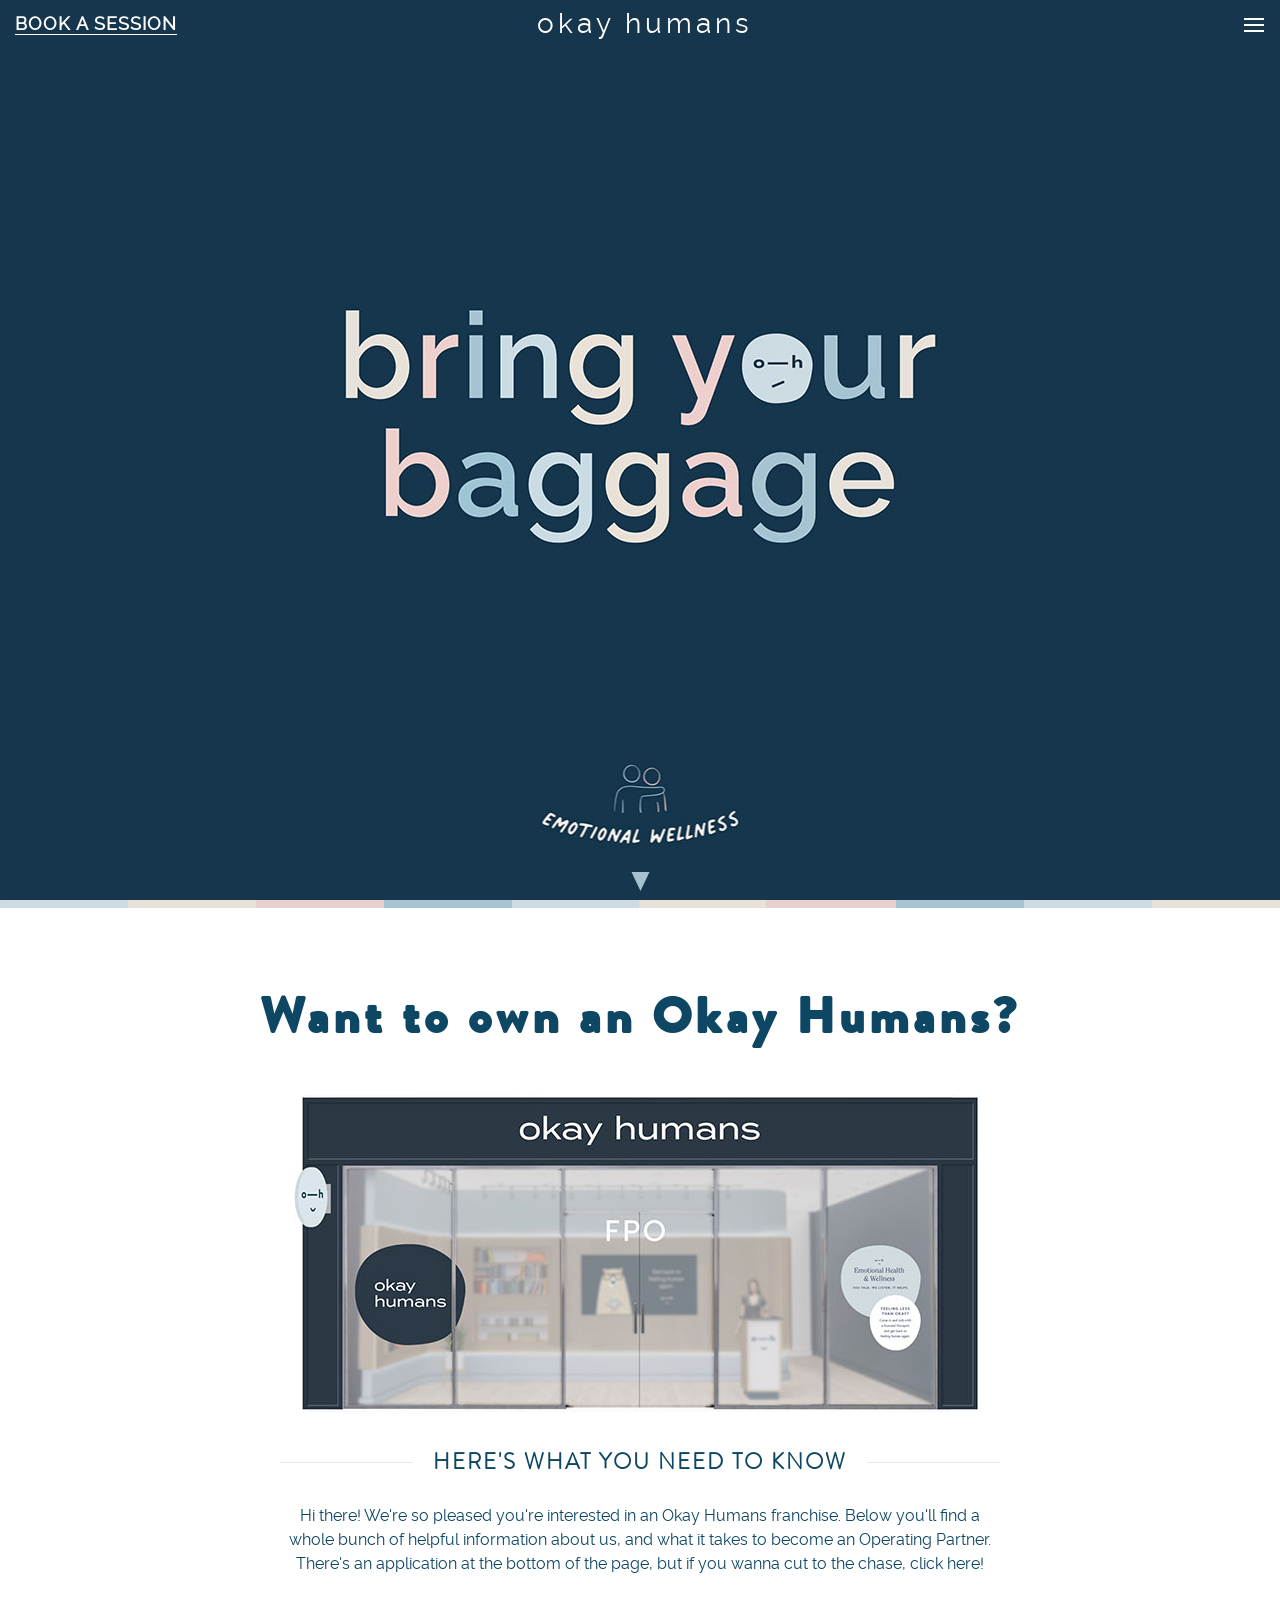
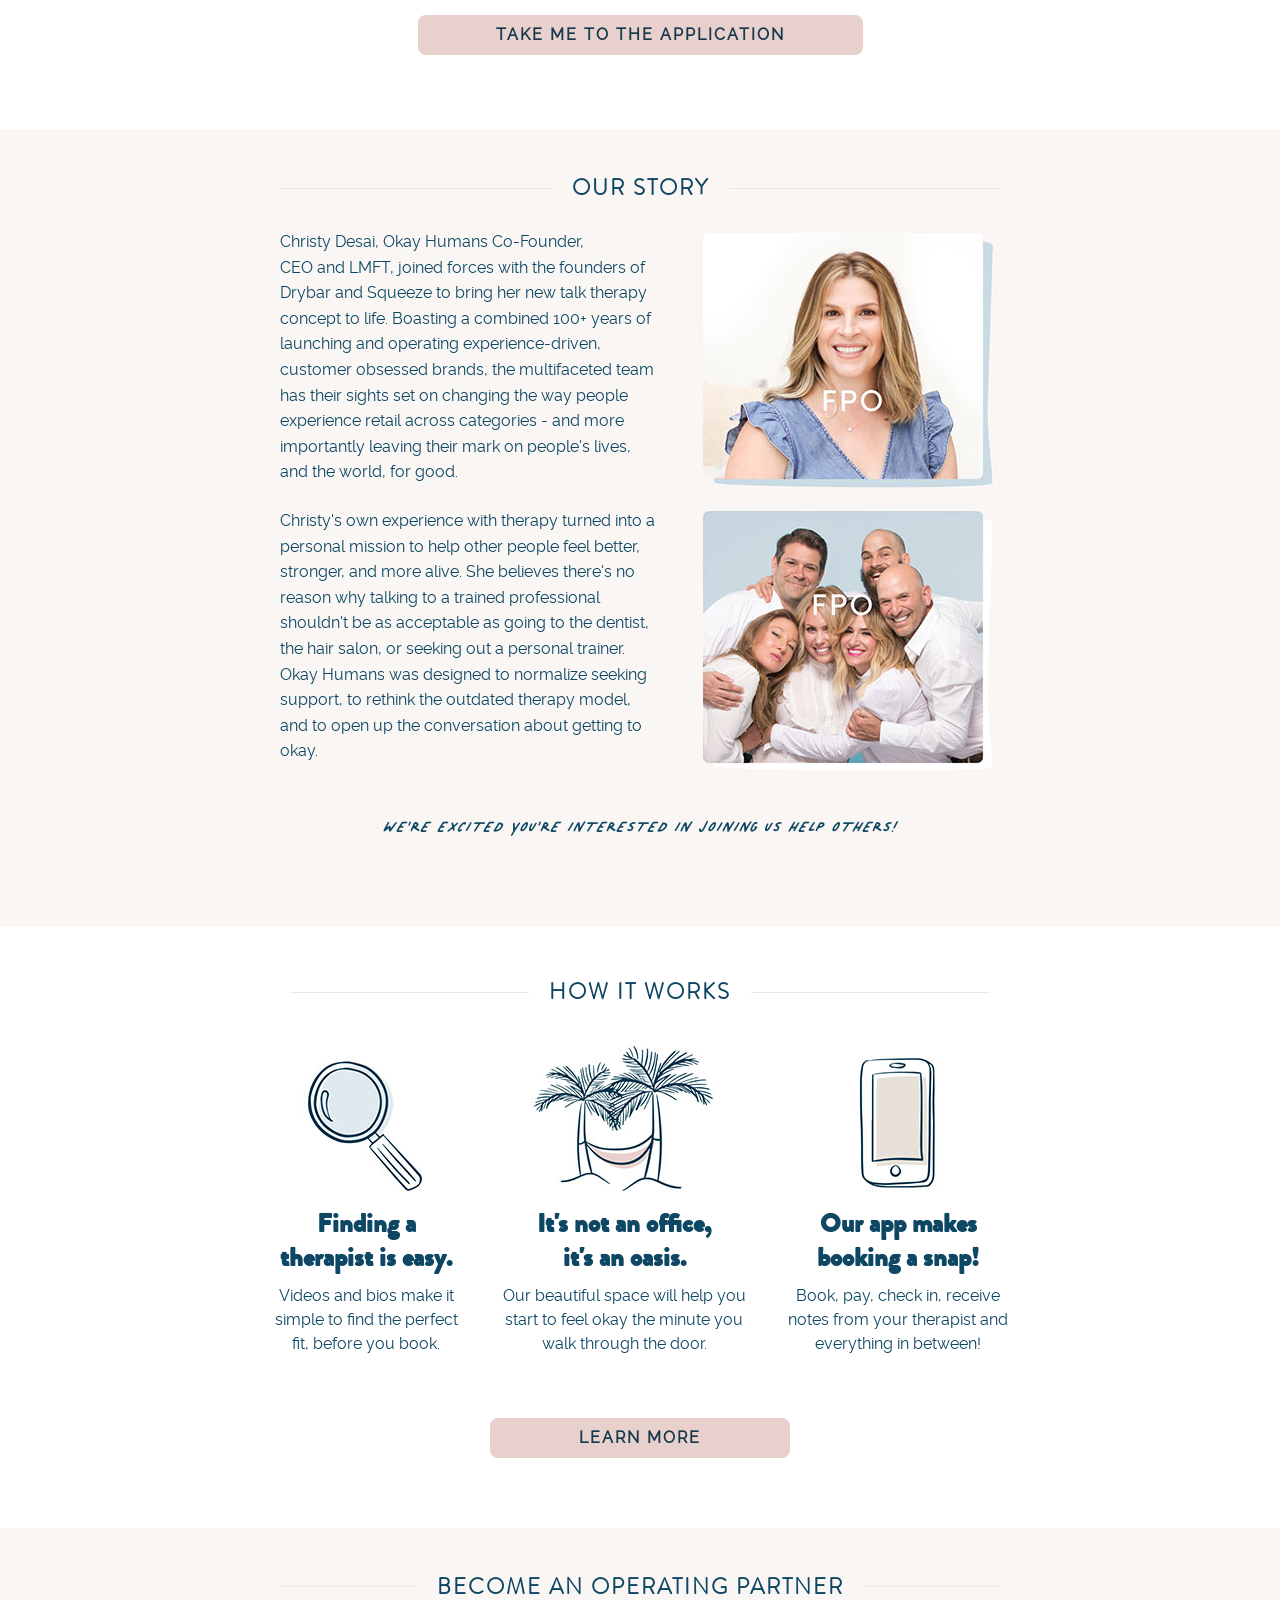
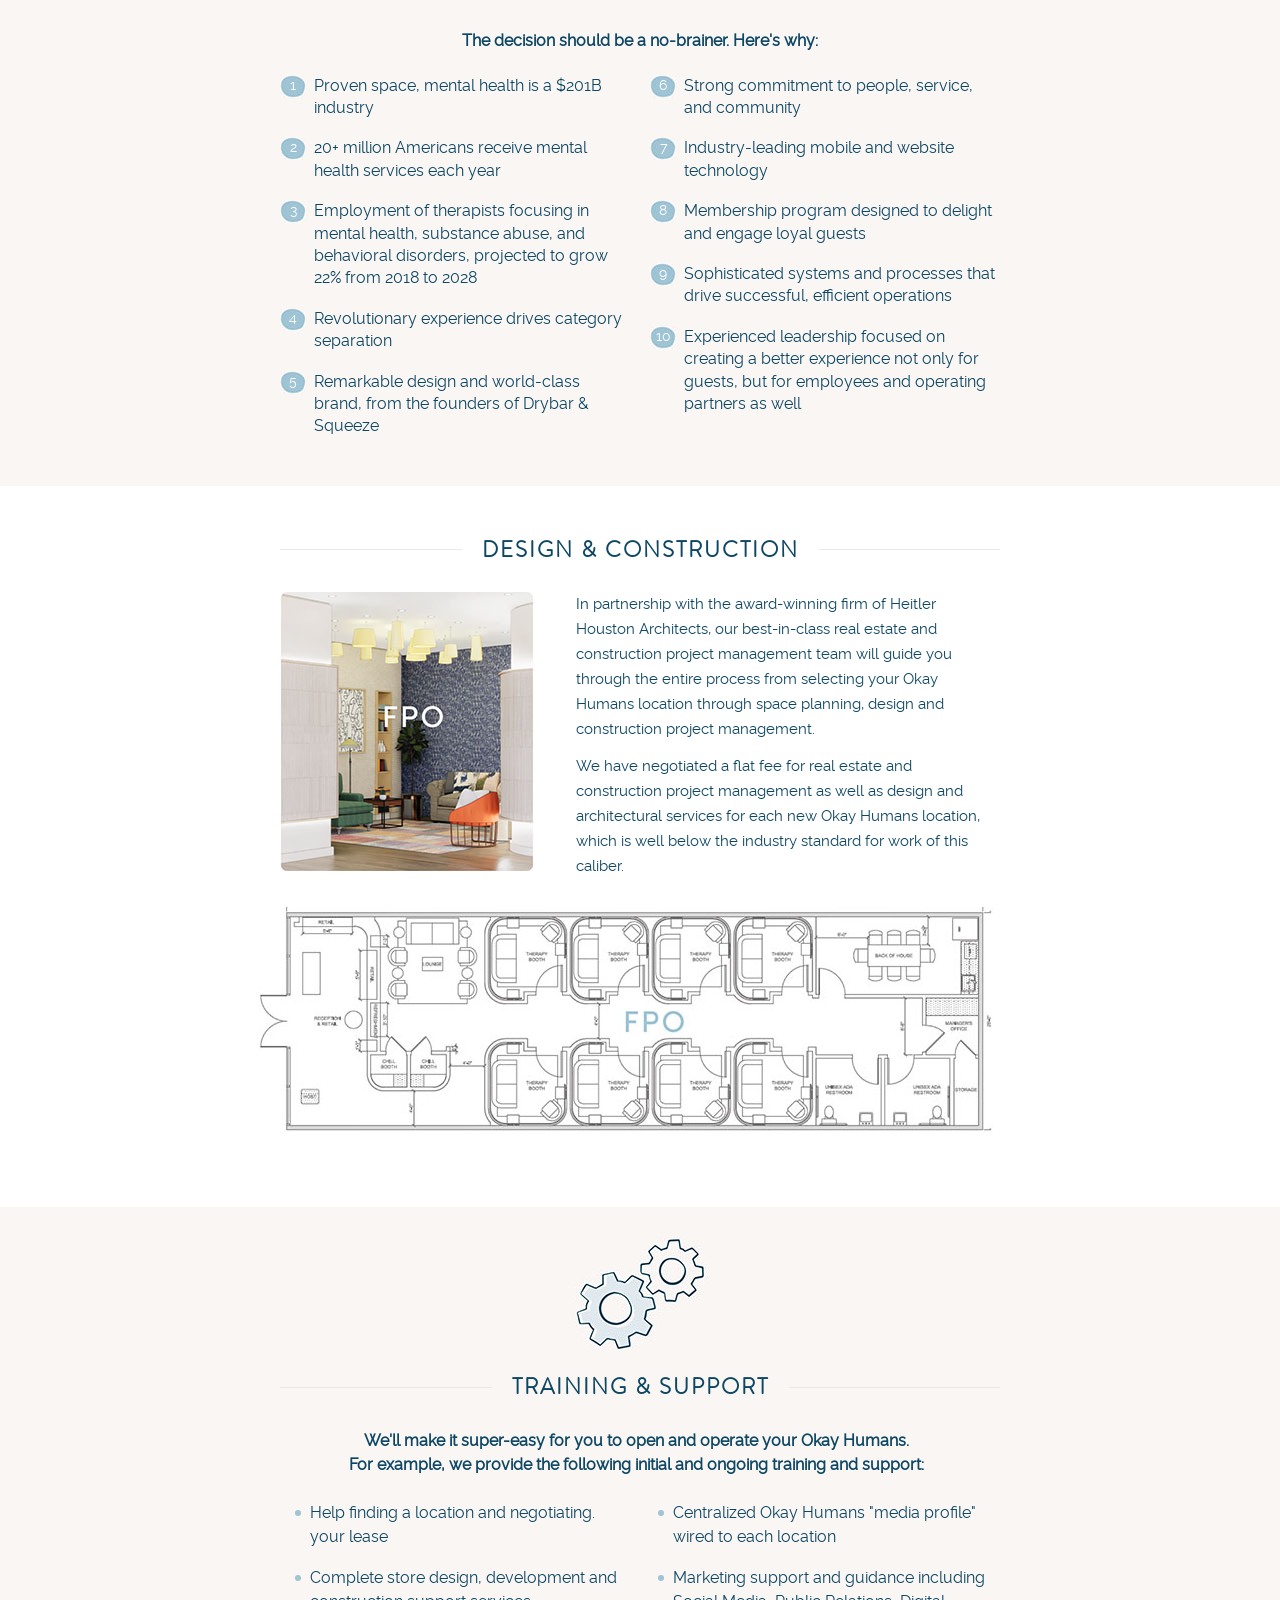
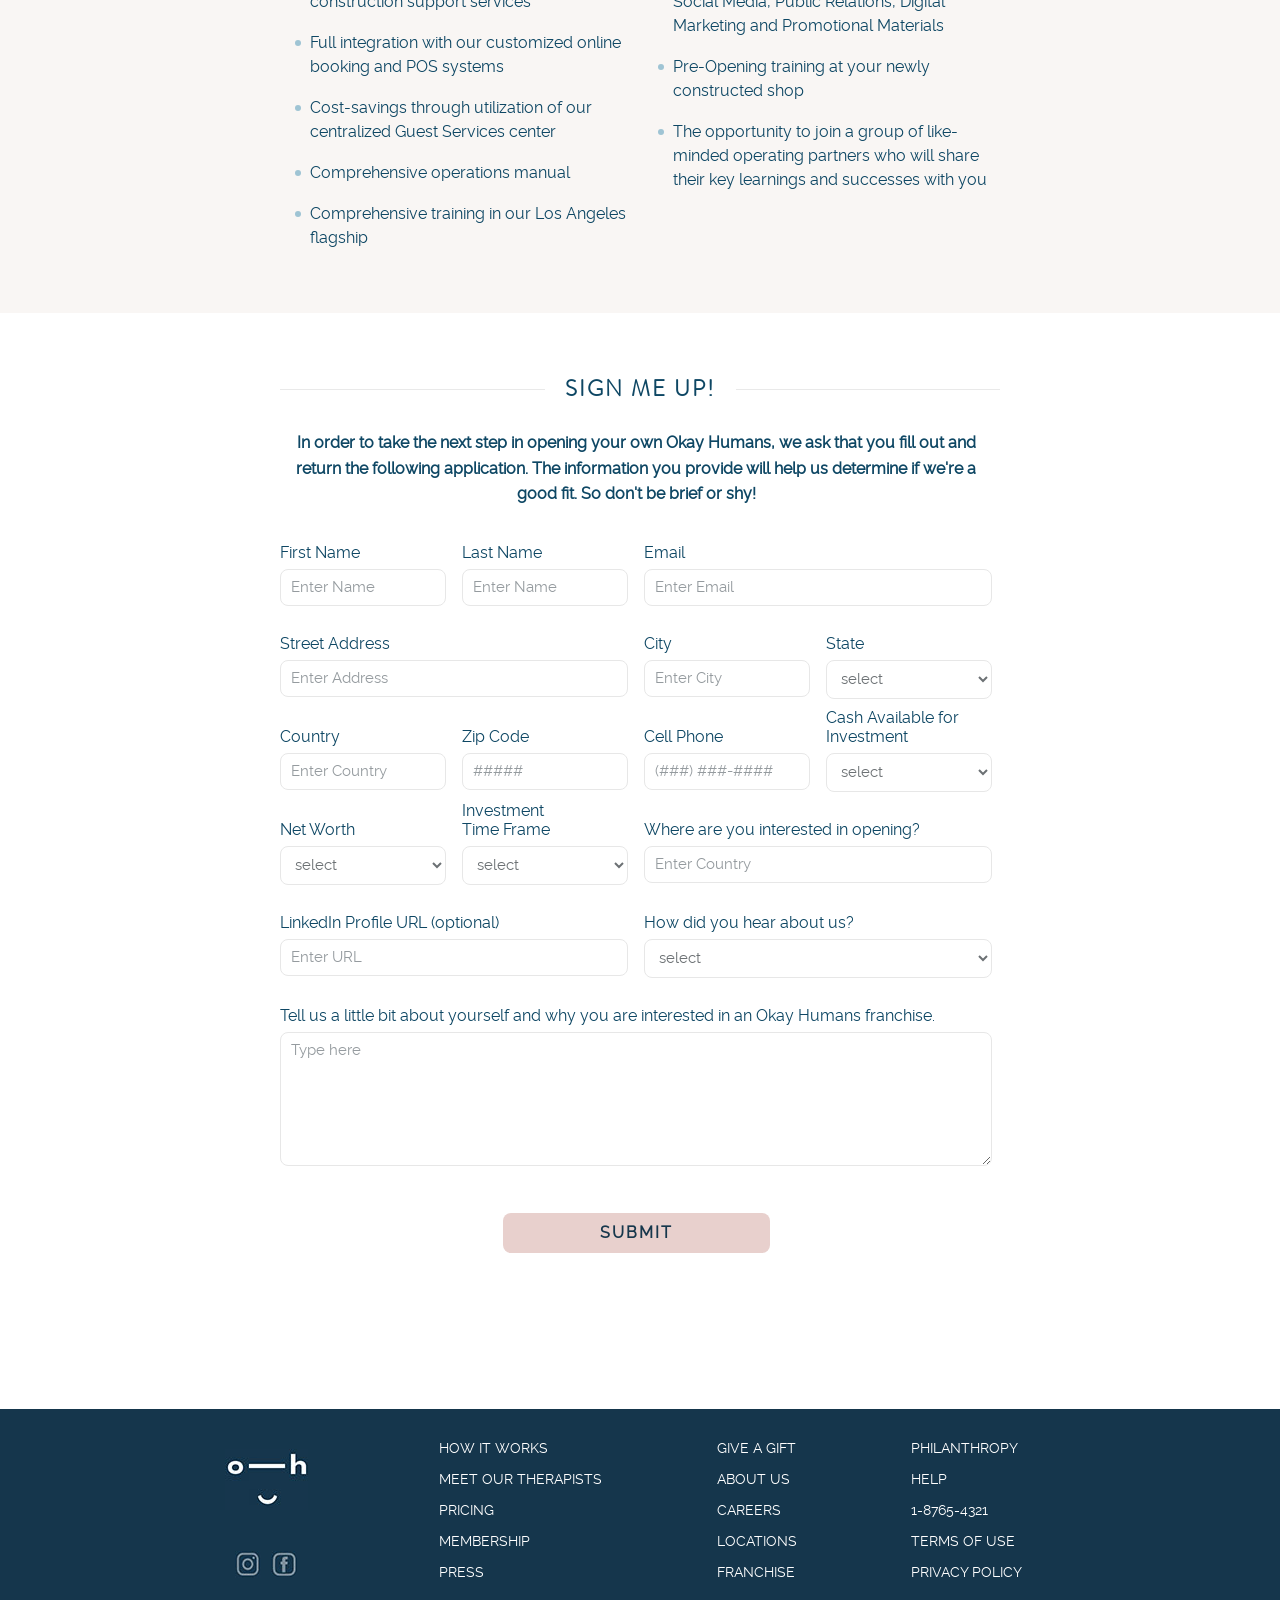
==== index.html @ 9f713593 "add # in menu link" ====
<!DOCTYPE html>
<html lang="en">

<head>
    <meta charset="UTF-8">
    <meta name="viewport" content="width=device-width, initial-scale=1.0">
    <title>Welcome to okay humans</title>
    <meta name="description"
        content="Hi there! We're so pleased you're interested in an Okay Humans franchise . BECOME AN OPERATING PARTNER, We'll make it super-easy for you to open and operate your Okay Humans.">
    <!-- Other head elements -->
    <link rel="stylesheet" href="assets/css/styles.css">
    <link rel="stylesheet" href="assets/fonts/stylesheet.css">
</head>

<body>
    <div class="wrapper">
        <header class="header">
            <div class="container">
                <strong class="logo"><a href="">Book a Session</a></strong>

                <div class="headerTitle">
                    okay humans
                </div>

                <button class="mbMenu" id="navigation-button" title="navigation button" aria-expanded="false"
                    aria-controls="navigation-menu"><span></span><span></span><span></span></button>


                <nav class="menu" id="navigation-menu" tabindex="0" aria-hidden="true">
                    <button class="btnClose" aria-label="Close menu"><span>Close</span></button>
                    <ul>
                        <li><a href="#">Home</a></li>
                        <li><a href="#">About Us </a></li>
                        <li><a href="#">Services</a></li>
                        <li><a href="#">Contact Us</a></li>
                    </ul>
                </nav>
            </div>
        </header>
        <div class="mainContainer">

            <!-- Banner Section -->
            <div class="bannerSection">
                <div class="bannerContent">
                    <img src="assets/images/banner1.jpg" alt="bring your baggage">
                </div>
                <a href="#wantOwnSection" class="bannerIcon scrollButton">
                    <img src="assets/images/bannerIcon.jpg" alt="">
                </a>
            </div>

            <!-- WantOwnSection Section -->
            <section class="sectionWrapper wantOwnSection" id="wantOwnSection">
                <div class="sectionContainer">
                    <h2 class="sectionTitle">Want to own an Okay Humans?</h2>
                    <div class="sectionContent">
                        <div class="imgWrapper">
                            <img src="assets/images/wantsImg.jpg" alt="">
                        </div>
                        <h3 class="line-through"><span>HERE'S WHAT YOU NEED TO KNOW</span></h3>
                        <p>Hi there! We're so pleased you're interested in an Okay Humans franchise. Below you'll find a
                            whole bunch of helpful information about us, and what it takes to become an Operating
                            Partner.
                            There's an application at the bottom of the page, but if you wanna cut to the chase, click
                            here!
                        </p>

                        <a href="#" class="button">
                            TAKE ME TO THE APPLICATION
                        </a>
                    </div>
                </div>
            </section>

            <section class="sectionWrapper storySection OffWhiteBG">
                <div class="sectionContainer">
                    <h2 class="sectionTitle line-through"><span>OUR STORY</span></h2>
                    <div class="sectionContent">
                        <div class="storyItem">
                            <div class="itemContent">
                                <p>Christy Desai, Okay Humans Co-Founder, <br>
                                    CEO and LMFT, joined forces with the founders of Drybar and Squeeze to bring her new
                                    talk therapy concept to life. Boasting a combined 100+ years of launching and
                                    operating
                                    experience-driven, customer obsessed brands, the multifaceted team has their sights
                                    set
                                    on changing the way people experience retail across categories - and more
                                    importantly
                                    leaving their mark on people's lives, and the world, for good.</p>
                            </div>
                            <div class="itemImg">
                                <img src="assets/images/storyImg1.jpg" alt="">
                            </div>
                        </div>
                        <div class="storyItem">
                            <div class="itemContent">
                                <p>Christy's own experience with therapy turned into a personal mission to help other
                                    people feel better, stronger, and more alive. She believes there's no reason why
                                    talking
                                    to a trained professional shouldn't be as acceptable as going to the dentist, the
                                    hair
                                    salon, or seeking out a personal trainer. Okay Humans was designed to normalize
                                    seeking
                                    support, to rethink the outdated therapy model, and to open up the conversation
                                    about
                                    getting to okay.</p>
                            </div>
                            <div class="itemImg">
                                <img src="assets/images/storyImg2.jpg" alt="">
                            </div>
                        </div>

                        <div class="bottomLine">
                            <em>WE'RE EXCITED YOU'RE INTERESTED IN JOINING US HELP OTHERS!</em>
                        </div>
                    </div>
                </div>
            </section>


            <section class="sectionWrapper howItWorksSection">
                <div class="sectionContainer w-800">
                    <h2 class="sectionTitle line-through"><span>HOW IT WORKS</span></h2>
                    <div class="sectionContent">
                        <div class="itemsContainer">
                            <div class="worksItem">
                                <div class="imgWrapper">
                                    <img src="assets/images/therapistImg.jpg" alt="">
                                </div>
                                <h4>Finding a <br>therapist is easy.</h4>
                                <p>Videos and bios make it simple to find the perfect fit, before you book.</p>
                            </div>
                            <div class="worksItem">
                                <div class="imgWrapper">
                                    <img src="assets/images/oasisImg.jpg" alt="">
                                </div>
                                <h4>It's not an office, <br>it's an oasis.</h4>
                                <p>Our beautiful space will help you start to feel okay the minute you walk through the
                                    door.</p>
                            </div>
                            <div class="worksItem">
                                <div class="imgWrapper">
                                    <img src="assets/images/snapImg.jpg" alt="">
                                </div>
                                <h4>Our app makes <br>booking a snap!</h4>
                                <p>Book, pay, check in, receive notes from your therapist and everything in between!</p>
                            </div>
                        </div>

                        <div class="alginCenter">
                            <a href="#" class="button">
                                LEARN MORE
                            </a>
                        </div>
                    </div>
                </div>
            </section>


            <section class="sectionWrapper partnerSection OffWhiteBG">
                <div class="sectionContainer">
                    <h2 class="sectionTitle line-through"><span>BECOME AN OPERATING PARTNER</span></h2>
                    <div class="sectionContent">
                        <div class="subTitle">The decision should be a no-brainer. Here's why:</div>
                        <div class="worksListWrapper">
                            <ul class="worksList">
                                <li><span class="listStyle">1</span> Proven space, mental health is a $201B industry
                                </li>
                                <li><span class="listStyle">2</span> 20+ million Americans receive mental health
                                    services each year</li>
                                <li><span class="listStyle">3</span> Employment of therapists focusing in mental health,
                                    substance abuse, and behavioral
                                    disorders, projected to grow 22% from 2018 to 2028</li>
                                <li><span class="listStyle">4</span> Revolutionary experience drives category separation
                                </li>
                                <li><span class="listStyle">5</span> Remarkable design and world-class brand, from the
                                    founders of Drybar & Squeeze</li>
                            </ul>
                            <ul class="worksList">
                                <li><span class="listStyle">6</span>Strong commitment to people, service, and community
                                </li>
                                <li><span class="listStyle">7</span>Industry-leading mobile and website technology</li>
                                <li><span class="listStyle">8</span>Membership program designed to delight and engage
                                    loyal guests</li>
                                <li><span class="listStyle">9</span>Sophisticated systems and processes that drive
                                    successful, efficient operations</li>
                                <li><span class="listStyle">10</span>Experienced leadership focused on creating a better
                                    experience not only for guests,
                                    but for employees and operating partners as well</li>
                            </ul>
                        </div>
                    </div>
                </div>
            </section>

            <section class="sectionWrapper designsSection">
                <div class="sectionContainer">
                    <h2 class="sectionTitle line-through"><span>DESIGN & CONSTRUCTION</span></h2>
                    <div class="sectionContent">
                        <div class="twoCols">
                            <div class="imgWrapper">
                                <img src="assets/images/designImg.jpg" alt="">
                            </div>
                            <div class="contentWrapper">
                                <p>In partnership with the award-winning firm of Heitler Houston Architects, our
                                    best-in-class real estate and construction project management team will guide you
                                    through the entire process from selecting your Okay Humans location through space
                                    planning, design and construction project management. </p>
                                <p>
                                    We have negotiated a flat fee for real estate and construction project management as
                                    well as design and architectural
                                    services for each new Okay Humans location, which is well below the industry
                                    standard for work of this caliber.</p>
                            </div>
                        </div>
                        <div class="imgMap">
                            <img src="assets/images/designImg2.jpg" alt="">
                        </div>
                    </div>
                </div>
            </section>

            <section class="sectionWrapper trainingSection OffWhiteBG">
                <div class="sectionContainer">
                    <div class="trainningImg">
                        <img src="assets/images/trainningImg.jpg" alt="">
                    </div>
                    <h2 class="sectionTitle line-through line-through"><span>TRAINING & SUPPORT</span></h2>
                    <div class="sectionContent">
                        <div class="subTitle">We'll make it super-easy for you to open and operate your Okay Humans.<br>
                            For example, we provide the following initial and ongoing training and support:</div>
                        <div class="trainingListWrapper">
                            <ul class="trainingList">
                                <li>Help finding a location and negotiating. your lease</li>
                                <li>Complete store design, development and construction support services</li>
                                <li>Full integration with our customized online booking and POS systems</li>
                                <li>Cost-savings through utilization of our centralized Guest Services center</li>
                                <li>Comprehensive operations manual</li>
                                <li>Comprehensive training in our Los Angeles flagship</li>
                            </ul>
                            <ul class="trainingList">
                                <li>Centralized Okay Humans "media profile" wired to each location</li>
                                <li>Marketing support and guidance including Social Media, Public Relations, Digital
                                    Marketing and Promotional Materials</li>
                                <li>Pre-Opening training at your newly constructed shop</li>
                                <li>The opportunity to join a group of like-minded operating partners who will share
                                    their key learnings and successes with you</li>
                            </ul>
                        </div>
                    </div>
                </div>
            </section>

            <section class="sectionWrapper signUpSection">
                <div class="sectionContainer">
                    <h2 class="sectionTitle line-through"><span>SIGN ME UP!</span></h2>

                    <div class="sectionContent">
                        <div class="subTitle">
                            <p>In order to take the next step in opening your own Okay Humans, we ask that
                                you fill out and return the following application. The information you provide will help
                                us
                                determine if we're a good fit. So don't be brief or shy!</p>
                        </div>

                        <div class="formWrapper">
                            <div class="formRow">
                                <div class="formColl twoColl">
                                    <div class="innerColl">
                                        <label for="first-name">First Name</label>
                                        <input id="first-name" type="text" placeholder="Enter Name">
                                    </div>
                                    <div class="innerColl">
                                        <label for="last-name">Last Name</label>
                                        <input id="last-name" type="text" placeholder="Enter Name">
                                    </div>
                                </div>

                                <div class="formColl">
                                    <label for="email">Email</label>
                                    <input id="email" type="email" placeholder="Enter Email">
                                </div>
                            </div>

                            <div class="formRow">
                                <div class="formColl">
                                    <label for="address">Street Address</label>
                                    <input id="address" type="text" placeholder="Enter Address">
                                </div>

                                <div class="formColl twoColl">
                                    <div class="innerColl">
                                        <label for="city">City</label>
                                        <input id="city" type="text" placeholder="Enter City">
                                    </div>
                                    <div class="innerColl">
                                        <label for="state">State</label>
                                        <select name="state" id="state">
                                            <option value="">select</option>
                                            <option value="">select 1</option>
                                            <option value="">select 2</option>
                                            <option value="">select 3</option>
                                        </select>
                                    </div>
                                </div>
                            </div>

                            <div class="formRow">
                                <div class="formColl twoColl">
                                    <div class="innerColl">
                                        <label for="country">Country</label>
                                        <input id="country" type="text" placeholder="Enter Country">
                                    </div>
                                    <div class="innerColl">
                                        <label for="zip">Zip Code</label>
                                        <input id="zip" type="text" placeholder="#####">
                                    </div>
                                </div>

                                <div class="formColl twoColl">
                                    <div class="innerColl">
                                        <label for="phone">Cell Phone</label>
                                        <input id="phone" type="text" placeholder="(###) ###-####">
                                    </div>
                                    <div class="innerColl">
                                        <label for="cash-investment">Cash Available for Investment</label>
                                        <select name="cash-investment" id="cash-investment">
                                            <option value="">select</option>
                                            <option value="">select 1</option>
                                            <option value="">select 2</option>
                                            <option value="">select 3</option>
                                        </select>
                                    </div>
                                </div>
                            </div>

                            <div class="formRow">
                                <div class="formColl twoColl">
                                    <div class="innerColl">
                                        <label for="net-worth">Net Worth</label>
                                        <select name="net-worth" id="net-worth">
                                            <option value="">select</option>
                                            <option value="">select 1</option>
                                            <option value="">select 2</option>
                                            <option value="">select 3</option>
                                        </select>
                                    </div>
                                    <div class="innerColl">
                                        <label for="investment-time">Investment <br>Time Frame</label>
                                        <select name="investment-time" id="investment-time">
                                            <option value="">select</option>
                                            <option value="">select 1</option>
                                            <option value="">select 2</option>
                                            <option value="">select 3</option>
                                        </select>
                                    </div>
                                </div>

                                <div class="formColl">
                                    <div>
                                        <label for="interestedCountry">Where are you interested in opening?</label>
                                        <input id="interestedCountry" type="text" placeholder="Enter Country">
                                    </div>
                                </div>
                            </div>

                            <div class="formRow">
                                <div class="formColl">
                                    <div>
                                        <label for="linkedIn">LinkedIn Profile URL (optional)</label>
                                        <input id="linkedIn" type="text" placeholder="Enter URL">
                                    </div>
                                </div>
                                <div class="formColl">
                                    <label for="how-you-know">How did you hear about us?</label>
                                    <select name="how-you-know" id="how-you-know">
                                        <option value="">select</option>
                                        <option value="">select 1</option>
                                        <option value="">select 2</option>
                                        <option value="">select 3</option>
                                    </select>
                                </div>
                            </div>

                            <div class="formRow">
                                <div class="formColl">
                                    <div>
                                        <label for="about-you">Tell us a little bit about yourself and why you are
                                            interested in
                                            an Okay Humans franchise.</label>
                                        <textarea name="about-you" id="about-you" placeholder="Type here"></textarea>
                                    </div>
                                </div>
                            </div>

                            <div class="formRow buttonWrapper">
                                <button class="button">
                                    Submit
                                </button>
                            </div>

                        </div>
                    </div>
                </div>
            </section>

        </div>

        <footer class="footerMain">
            <div class="container">
                <div class="footerCol">
                    <div class="logoImgWrapper">
                        <img src="assets/images/footerLogo.jpg" alt="">
                    </div>
                    <div class="socilLinks">
                        <a href="">
                            <img src="assets/images/instaImg.jpg" alt="">
                        </a>
                        <a href="">
                            <img src="assets/images/facebookImg.jpg" alt="">
                        </a>
                    </div>
                </div>
                <div class="footerCol">
                    <ul>
                        <li><a href="">HOW IT WORKS</a></li>
                        <li><a href="">MEET OUR THERAPISTS </a></li>
                        <li><a href="">PRICING</a></li>
                        <li><a href="">MEMBERSHIP</a></li>
                        <li><a href="">PRESS</a></li>
                    </ul>
                </div>
                <div class="footerCol">
                    <ul>
                        <li><a href="">GIVE A GIFT</a></li>
                        <li><a href="">ABOUT US</a></li>
                        <li><a href="">CAREERS</a></li>
                        <li><a href="">LOCATIONS</a></li>
                        <li><a href="">FRANCHISE</a></li>
                    </ul>
                </div>
                <div class="footerCol">
                    <ul>
                        <li><a href="">PHILANTHROPY</a></li>
                        <li><a href="">HELP</a></li>
                        <li><a href="">1-8765-4321</a></li>
                        <li><a href="">TERMS OF USE</a></li>
                        <li><a href="">PRIVACY POLICY</a></li>
                    </ul>
                </div>
            </div>
        </footer>
    </div>

    <script src="https://code.jquery.com/jquery-3.6.0.min.js"></script>
    <script src="assets/js/main.js"></script>
</body>

</html>
---- assets/css/styles.css ----
/* reset */
html {
    font-size: 6.25%;
}

* {
    margin: 0;
    padding: 0;
    box-sizing: border-box;
}

li {
    list-style: none;
}

img {
    max-width: 100%;
    display: inline-block;
}

a {
    text-decoration: none;
    color: #003b5a;
}

/* global Classes */

.alginCenter {
    text-align: center;
}

.line-through {
    position: relative;
}

.line-through span {
    position: relative;
    background-color: white;
    display: inline-block;
    padding: 0 20px;
}

.line-through::before {
    content: "";
    background-color: #e9e9e9;
    position: absolute;
    top: 50%;
    left: 0;
    width: 100%;
    height: 1px;
}

button {
    background: none;
    border: 0 none;
    cursor: pointer;
}

.button {
    cursor: pointer;
    background-color: #e8d0cd;
    font-family: 'ralewayregular';
    color: #16374c;
    font-weight: bold;
    font-size: 16px;
    line-height: 1;
    letter-spacing: 2rem;
    padding: 12rem 30rem;
    border-radius: 8rem;
    display: inline-block;
    text-align: center;
    text-transform: uppercase;
    transition: all 0.5s ease;
}

.button:hover {
    background-color: #15364c;
    color: white;
}

body {
    font: 500 16rem/1.5 'ralewayregular';
    color: #0e4764;
}

/* default section structure start */

.sectionWrapper{padding: 48px 0 70px;}
.sectionWrapper .sectionContainer{padding: 0 30px; max-width:780px; margin: 0 auto;}
.sectionWrapper .sectionContainer.w-800{max-width: 800px; }

.sectionWrapper.OffWhiteBG{background-color:#f9f6f4}
.sectionWrapper.OffWhiteBG .sectionTitle span{background-color:#f9f6f4}
.sectionWrapper .sectionTitle{
    text-align: center;
    font-size: 22rem;
    letter-spacing: 2px;
    font-family: 'brandon_grotesquelight';
    margin-bottom: 26rem;
}
.sectionWrapper .sectionTitle span{background-color: white}

.sectionWrapper .sectionTitle span{background-color: white}


/* default section structure end */

.wrapper {
    overflow: hidden;
}

.container {
    max-width:1300px; padding: 0 15px;
    margin: 0 auto;
}

/* header start */

.header {
    color: white;
    padding: 8px 0;
    position: fixed;
    transition: padding 0.5s ease;
    left: 0;
    top: -1px;
    width: 100%;
    z-index: 9;
    background: #15364c;
}

.header .container {
    display: flex;
    align-items: center;
}

.header .logo a {
    color: white;
    font-size: 18px;
    border-bottom: solid 1px white;
    text-decoration: none;
    display: block;
    line-height: 1;
    letter-spacing: 1px;
    text-transform: uppercase;
}

.header .headerTitle {
    display: flex;
    flex: 1;
    color: white;
    justify-content: center;
    font-size: 28rem;
    line-height: 1;
    letter-spacing: 4px;
    
}

.mbMenu {
    border: solid 1px #15364c;
    border-radius: 3px;
    padding: 8px 0;
    width: 22px;
    height: 36px;
}

.mbMenu span {
    display: block;
    height: 2px;
    background-color: white;
}

.mbMenu span:nth-child(2) {
    margin: 4px 0;
}

.menu {
    position: fixed;
    width: 100%;
    height: 100%;
    top: 0;
    left: -100%;
    transition: left 0.2s ease;
    background-color: #f9f6f4;
}

.menu.active {
    left: 0;
}

.menu ul {
    display: block;
    padding: 60rem;
    margin-right: 0;
    width: 100%
}

.menu ul li {
    font-size: 28rem;
    margin-bottom: 10rem;
    font-family: 'brandon_grotesqueblack';
    text-transform: uppercase;
}

.btnClose {
    border: 0;
    background-color: #e8d0cd;
    border-radius: 6px;
    padding: 6px 12px;
    position: absolute;
    font-size: 14px;
    right: 14px;
    top: 14px
}

.btnClose:hover {
    background-color: #16374c;
    color: #ffffff;
}

/* header close */

/* banner start */
.bannerSection {
    background-color: #15364c;
    min-height: 100vh;
    padding-bottom: 41rem;
    display: flex;
    align-items: center;
    justify-content: center;
    position: relative;
}

.bannerSection::after {
    content: "";
    position: absolute;
    height: 8rem;
    width: 100%;
    left: 0;
    bottom: -8rem;
    background: url(../images/banner-bottomline.jpg) left top repeat-y;
    background-size: 100%;
}

.bannerSection .bannerContent{padding: 0 20px;}

.bannerSection .bannerIcon {
    position: absolute;
    bottom: 0;
    left: 50%;
    transform: translateX(-50%);
    padding-bottom: 45rem;
}

.bannerSection .bannerIcon::after {
    content: "";
    position: absolute;
    height: 0;
    width: 0;
    left: 50%;
    transform: translateX(-50%);
    bottom: -10px;
    border-style: solid;
    border-width: 19rem 9rem;
    border-color: transparent;
    border-top-color: #a5c2d0;
    animation: jumpInfinite 1.5s infinite;
}

@keyframes jumpInfinite {
    0% {
      margin-bottom: 20px;
    }
    50% {
      margin-bottom: 0;
    }
    100% {
      margin-bottom: 20px;
    }
  }

/* banner end */

/* wantOwnSection start */
.wantOwnSection {
    padding: 80px 0 74px;
}

.wantOwnSection .sectionTitle {
    font-size: 50rem;
    letter-spacing: 5px;
    font-family: 'brandon_grotesqueblack';
    margin-bottom: 42rem;
    line-height: 1.2;
}

.wantOwnSection .sectionContent {
    text-align: center;
}

.wantOwnSection .imgWrapper {
    margin-bottom: 26px;
}

.wantOwnSection h3 {
    position: relative;
    font-size: 22rem;
    letter-spacing: 2px;
    font-family: 'brandon_grotesquelight';
    margin-bottom: 26rem;
}

.wantOwnSection p {
    margin-bottom: 39rem;
}

.wantOwnSection .button {
    width: 100%;
    max-width: 445px;
}

/* wantOwnSection end */

/* storySection start */
.storySection {
    padding: 42px 0 78px;
    text-align: center;
}

.storyItem .itemContent {
    line-height: 1.6;
    margin-bottom: 20rem;
}

.storyItem .itemImg {
    width: 300rem;
    margin: 0 auto 40rem;;
}

.storySection .bottomLine {
    text-align: center;
    padding-top: 13rem;
    font-family: 'palmer_lake_printregular';
    font-size: 30rem;
    letter-spacing: 1rem;
    line-height: 1;
}

/* storySection end */

/* howItWorksSection start */
.howItWorksSection {
    padding: 48px 0 70px;
    text-align: center;
}

.howItWorksSection .itemsContainer{ max-width: 320px; margin: 0 auto;}

.howItWorksSection .sectionTitle {
    margin:0 20px 32rem;
}

.howItWorksSection .sectionContent {
    max-width: 800px;
}

.howItWorksSection .worksItem {
    margin-bottom: 20rem;
}

.howItWorksSection .imgWrapper {
    margin-bottom: 5rem;
}

.howItWorksSection h4 {
    font-family: 'brandon_grotesqueblack';
    font-size: 26rem;
    line-height: 1.3;
    margin-bottom: 8rem;
}

.howItWorksSection .button {
    width: 100%;
    max-width: 300px;
}

/* howItWorksSection end */

/* partnerSection start */
.partnerSection {
    padding: 42px 0 30px;
}

.subTitle {
    font-weight: bold;
    text-align: center;
    margin-bottom: 22rem;
}

.worksList li {
    margin-bottom: 18rem;
    line-height: 1.4;
    padding-left: 34rem;
    position: relative;
}

.worksList li .listStyle {
    position: absolute;
    left: 0;
    top: 0;
    width: 26px;
    height: 23px;
    line-height: 23px;
    background: url(../images/listStyle.jpg) no-repeat;
    display: flex;
    align-items: center;
    justify-content: center;
    color: white;
    font-size: 14rem;
}

/* partnerSection end */

/* designsSection start */
.designsSection {
    padding: 47px 0 66px;
}

.designsSection .sectionTitle span {
    background-color: white;
}

.designsSection .imgWrapper {
    max-width: 254rem;
    margin: 0 auto 20rem;
}

.designsSection .contentWrapper {
    flex: 1;
    text-align: center;
    padding: 0 50rem;
}

.designsSection .contentWrapper p {
    font-size: 15rem;
    line-height: 1.67;
    margin-bottom: 12rem;
}

.designsSection .imgMap {
    margin-left: -22rem;
    width: calc(100% + 22rem);
}

/* designsSection end */

/* trainingSection start */
.trainingSection {
    padding: 30px 0 46px;
}

.trainningImg {
    text-align: center;
    margin-bottom: 12rem;
}

.trainingSection .sectionContent {
    max-width: 712px;
}

.trainingList {
    width: 100%;
}

.trainingList li {
    padding-left: 30rem;
    position: relative;
    margin-bottom: 17rem;
}

.trainingList li::before {
    content: "";
    position: absolute;
    width: 6px;
    height: 6px;
    border-radius: 50%;
    background-color: #9fc4d4;
    left: 15rem;
    top: 9rem;
}

/* trainingSection end */

/* signUpSection start */
.signUpSection {
    padding: 59px 0 100px;
}

.trainningImg {
    text-align: center;
    margin-bottom: 12rem;
}

.signUpSection .sectionContent {
    max-width: 712px;
}

.signUpSection .subTitle {
    line-height: 1.6;
    margin-bottom: 7rem;
}

.formRow>.formColl.twoColl {
    display: flex;
    gap: 16rem;
}

.formRow>.formColl.twoColl>.innerColl {
    flex: 1;
}

.formRow label {
    display: flex;
    min-height: 48px;
    line-height: 1.2;
    align-items: flex-end;
    font-size: 16rem;
    margin-bottom: 6rem;
}

.formRow input,
.formRow select,
.formRow textarea {
    width: 100%;
    border: solid 1px #e7e7e7;
    border-radius: 8rem;
    font-size: 15rem;
    padding: 10rem;
    background-color: transparent;
    color: #6c7174;
    font-family: 'ralewayregular';
}

::placeholder {
    color: #959b9f;
    opacity: 1;
    /* Firefox */
}

::-ms-input-placeholder {
    /* Edge 12-18 */
    color: #959b9f;
}

.formRow input:focus,
.formRow select:focus,
textarea:focus {
    border-color: #bbbbbb;
    outline: none;
}

.formRow textarea {
    min-height: 134px;
}

.formRow.buttonWrapper {
    padding-top: 40px;
    justify-content: center;
}

.formRow.buttonWrapper .button {
    width: 100%;
    max-width: 267rem;
}

/* signUpSection end */

/* footer start */
.footerMain {
    background-color: #15364c;
    padding: 30px 0;
}

.footerMain .container {
    display: flex;
    max-width: 860px;
    justify-content: space-between;
    padding-right: 48rem;
    flex-wrap: wrap;
}

.footerMain .footerCol {
    max-width: 33%;
    color: white;
}

.footerMain .footerCol:first-child {
    max-width: 100%;
    width: 100%;
    display: flex;
}

.footerMain .footerCol li {
    margin-bottom: 10rem;
}

.footerMain .footerCol li,
.footerMain .footerCol a {
    color: white;
    font-size: 14rem;
}

.footerMain .footerCol a:hover {
    text-decoration: underline;
}

.footerMain .logoImgWrapper {
    margin-top: 10rem;
    margin-bottom: 34rem;
    flex: 1;
}

.socilLinks {
    display: flex;
    gap: 10rem;
    margin-left: 10px;
}

/* footer end */

/* // Medium devices (tablets, 768px and up) */
@media (min-width: 768px) {
    .header .headerTitle{margin-right: 130px;}
    .wantOwnSection .sectionTitle {line-height: normal; margin-left: -30px; margin-right: -30px;}
        
    .storySection {
        text-align: left;
    }
    
    .storyItem {
        display: flex;
        gap: 40rem;
        margin-bottom: 13rem;
    }
    .storyItem .itemContent{margin-bottom: 0;
       flex: 1;
    }
    
    .storyItem .itemImg {
    margin: initial;
    }
    
    .storySection .bottomLine {line-height: inherit;}

    .howItWorksSection .itemsContainer {
        max-width: 100%;
        display: flex;
        gap: 40rem;
        margin-bottom: 42rem;
    }

    .worksListWrapper {
        display: flex;
        gap: 20px;
    }

    .worksList {
        width: 50%;
    }

    .designsSection .twoCols {
        display: flex;
        gap: 42rem;
        margin-bottom: 16rem;
    }

    .designsSection .imgWrapper {
        margin-bottom: 0;
    }
    
    .designsSection .contentWrapper {
        text-align: left;
        padding: 0 20rem 0 0;
    }

    .trainingListWrapper {
        display: flex;
        justify-content: space-between;
        padding-top: 2rem;
    }
    .trainingList {
        width: 49%;
    }

    .signUpSection {
        padding: 59px 0 156px;
    }

    .formRow {
        display: flex;
        gap: 16rem;
    }
    .formRow>.formColl {
        flex: 1;
    }

    .footerMain .footerCol {
        max-width: 25%;
    }
    
    .footerMain .footerCol:first-child {
        max-width: 100px;
        flex-direction: column;
    }

    .footerMain .logoImgWrapper{
        flex: none;
    }
    
}
---- assets/fonts/stylesheet.css ----
@font-face {
    font-family: 'ralewayregular';
    src: url('raleway-regular-webfont.woff2') format('woff2'),
         url('raleway-regular-webfont.woff') format('woff');
    font-weight: normal;
    font-style: normal;
}
@font-face {
    font-family: 'brandon_grotesquelight';
    src: url('brandon-grotesque-light-58a8a4b38001d-webfont.woff2') format('woff2'),
         url('brandon-grotesque-light-58a8a4b38001d-webfont.woff') format('woff');
    font-weight: normal;
    font-style: normal;
}
@font-face {
    font-family: 'brandon_grotesqueblack';
    src: url('brandon-grotesque-black-58a8a3e824392-webfont.woff2') format('woff2'),
         url('brandon-grotesque-black-58a8a3e824392-webfont.woff') format('woff');
    font-weight: normal;
    font-style: normal;
}
@font-face {
    font-family: 'palmer_lake_printregular';
    src: url('jen_wagner_co._-_palmer_lake_print_regular-webfont.woff2') format('woff2'),
         url('jen_wagner_co._-_palmer_lake_print_regular-webfont.woff') format('woff');
    font-weight: normal;
    font-style: normal;
}
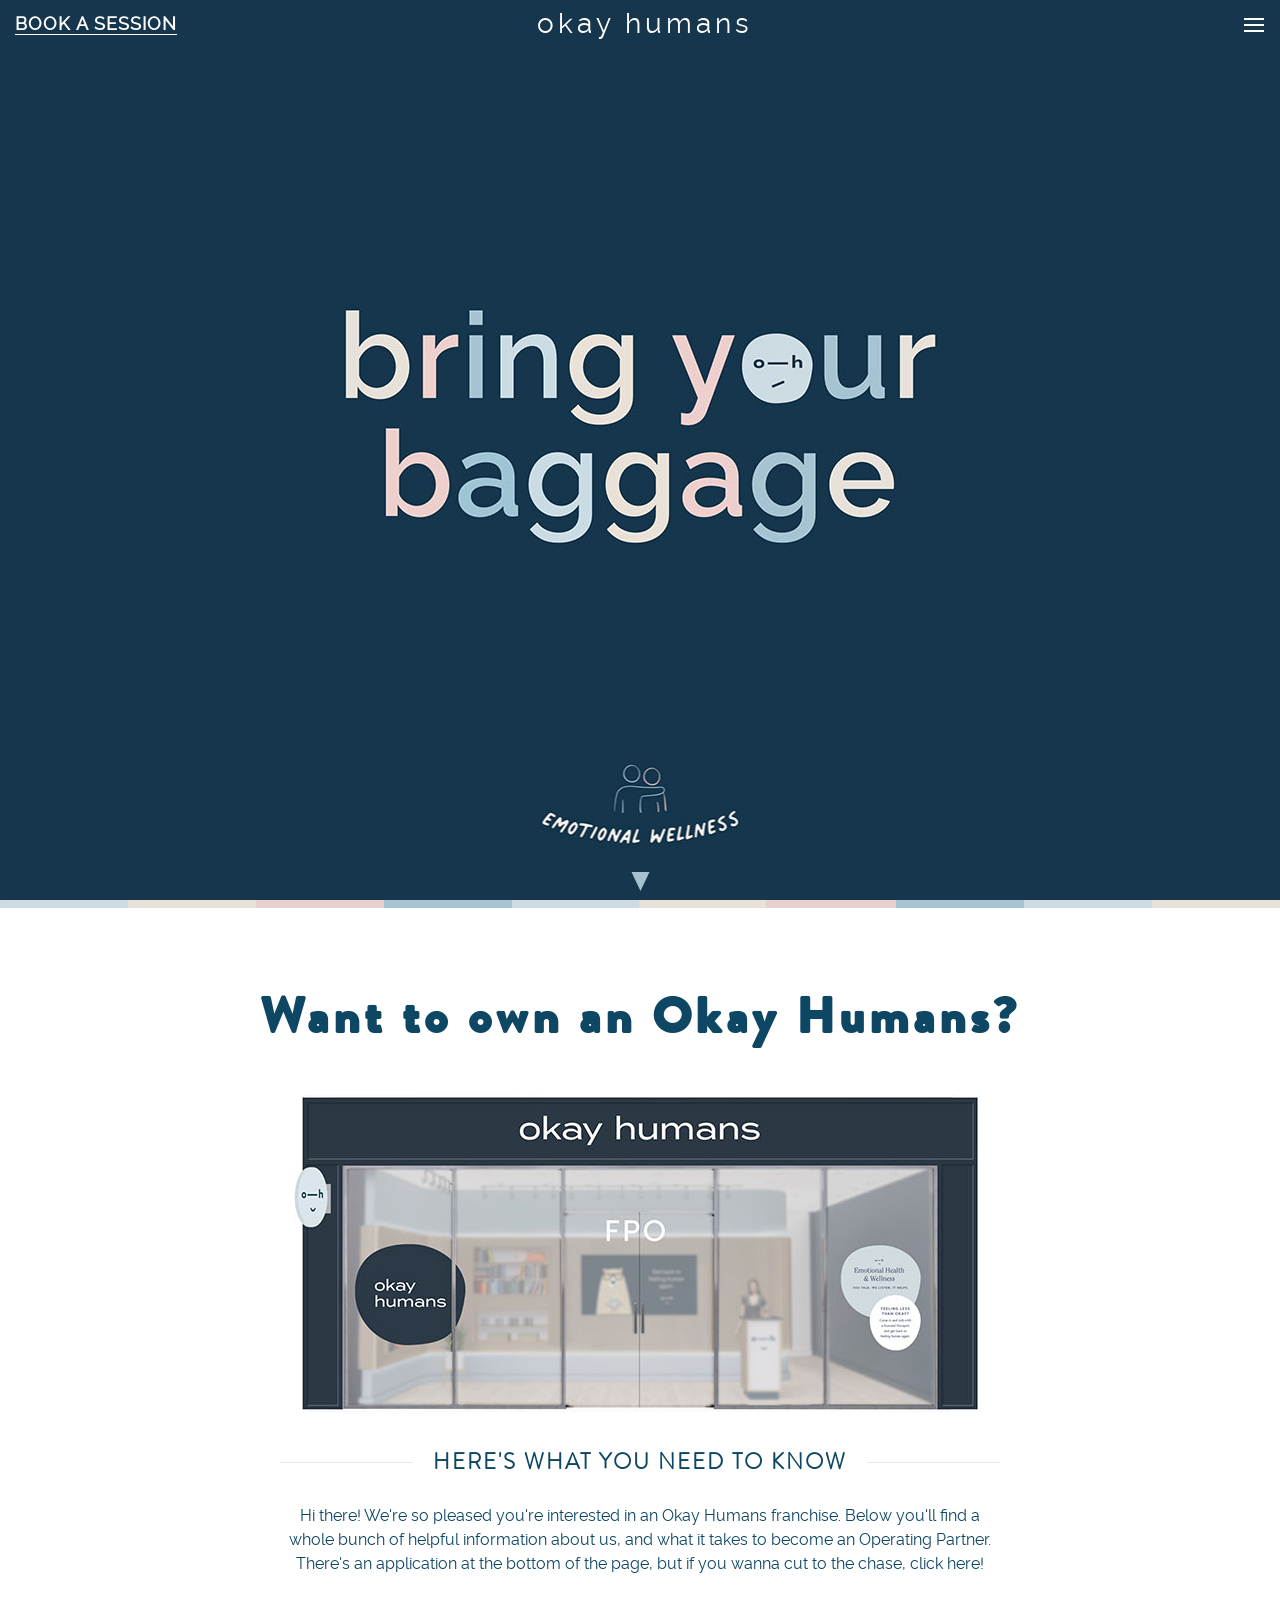
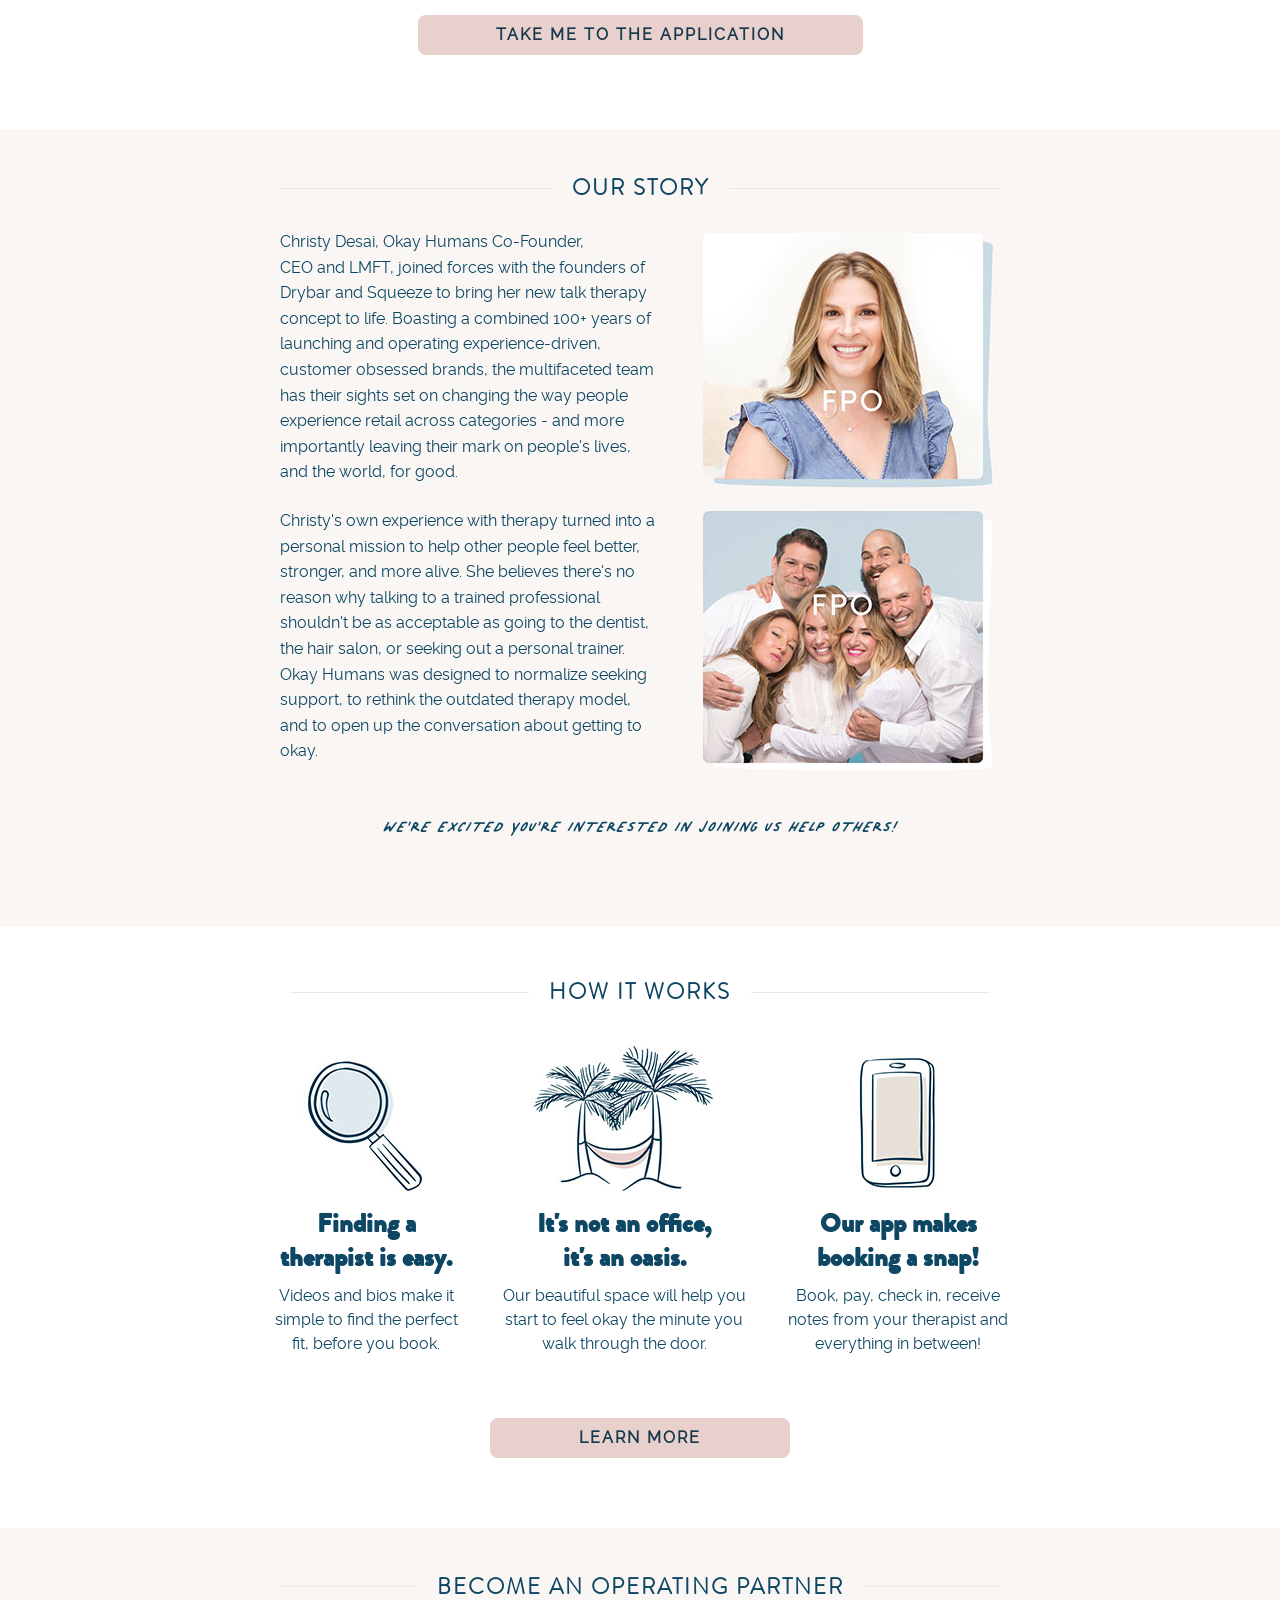
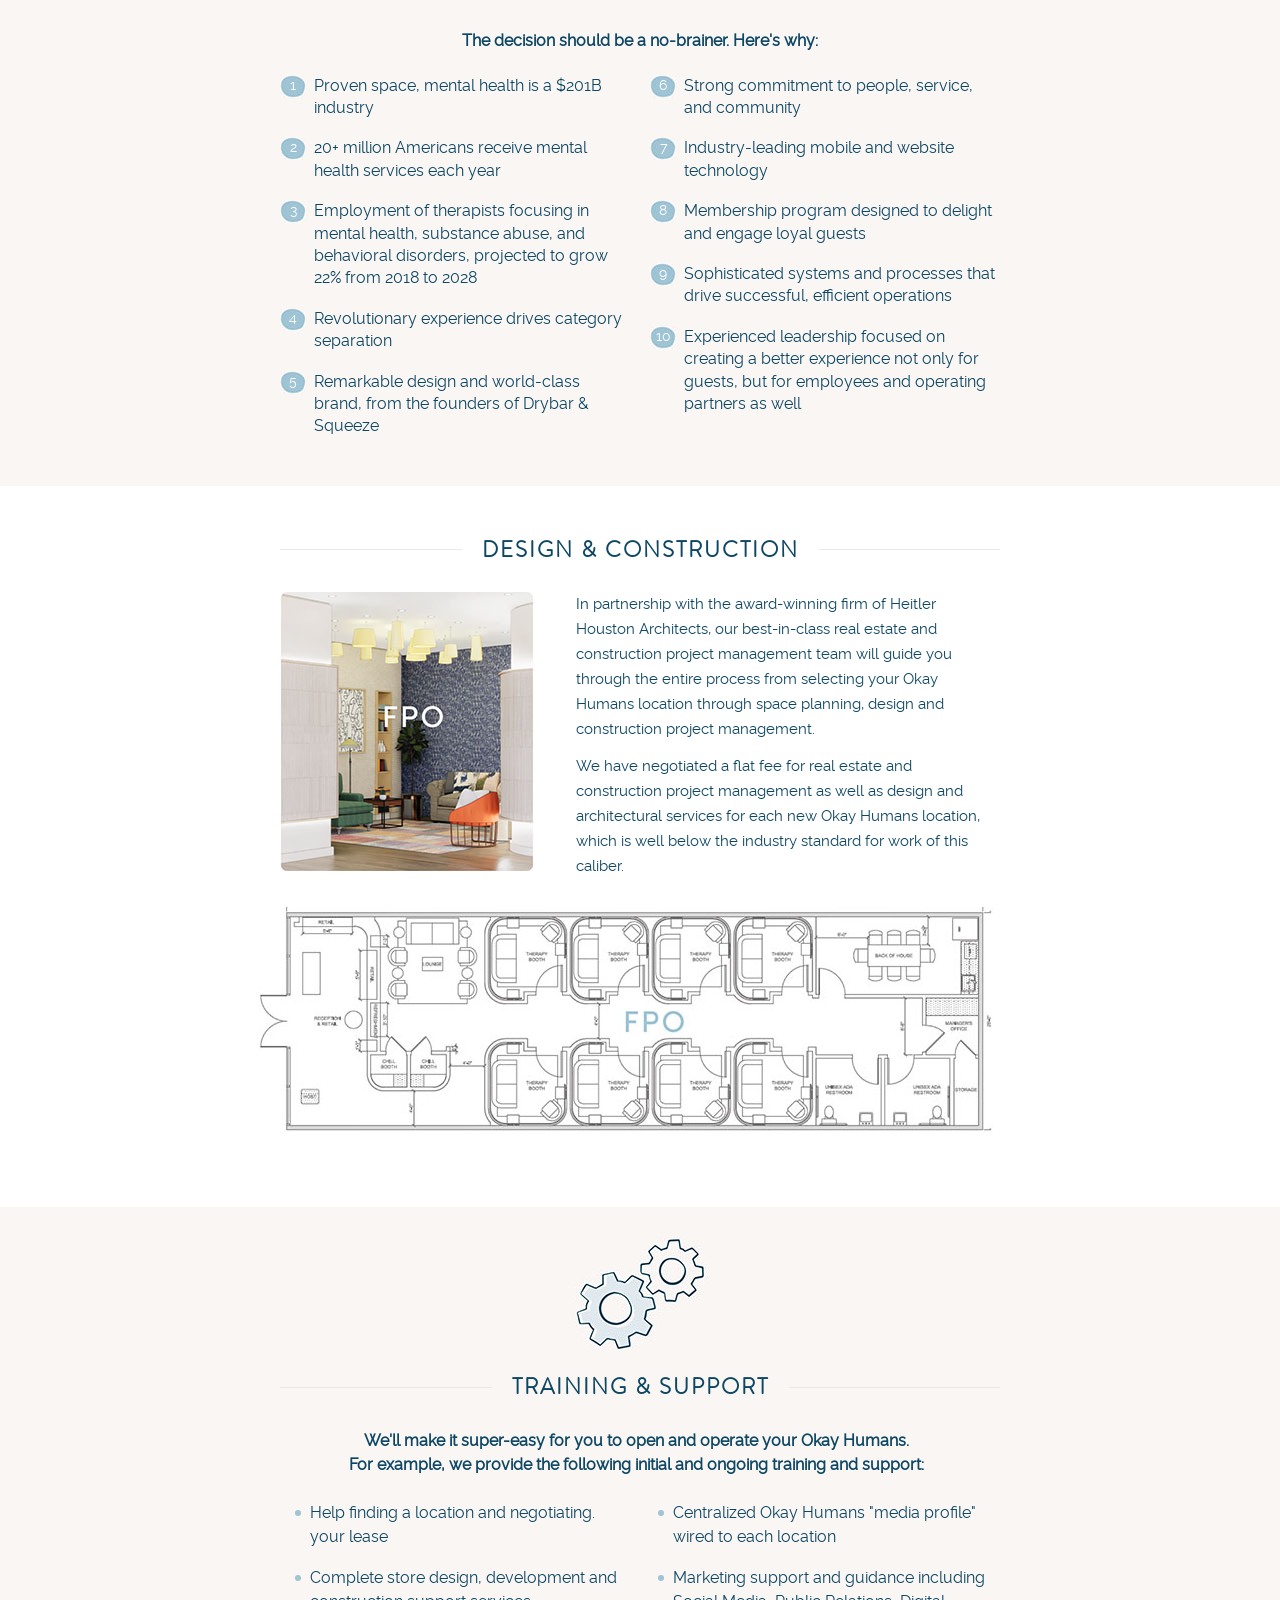
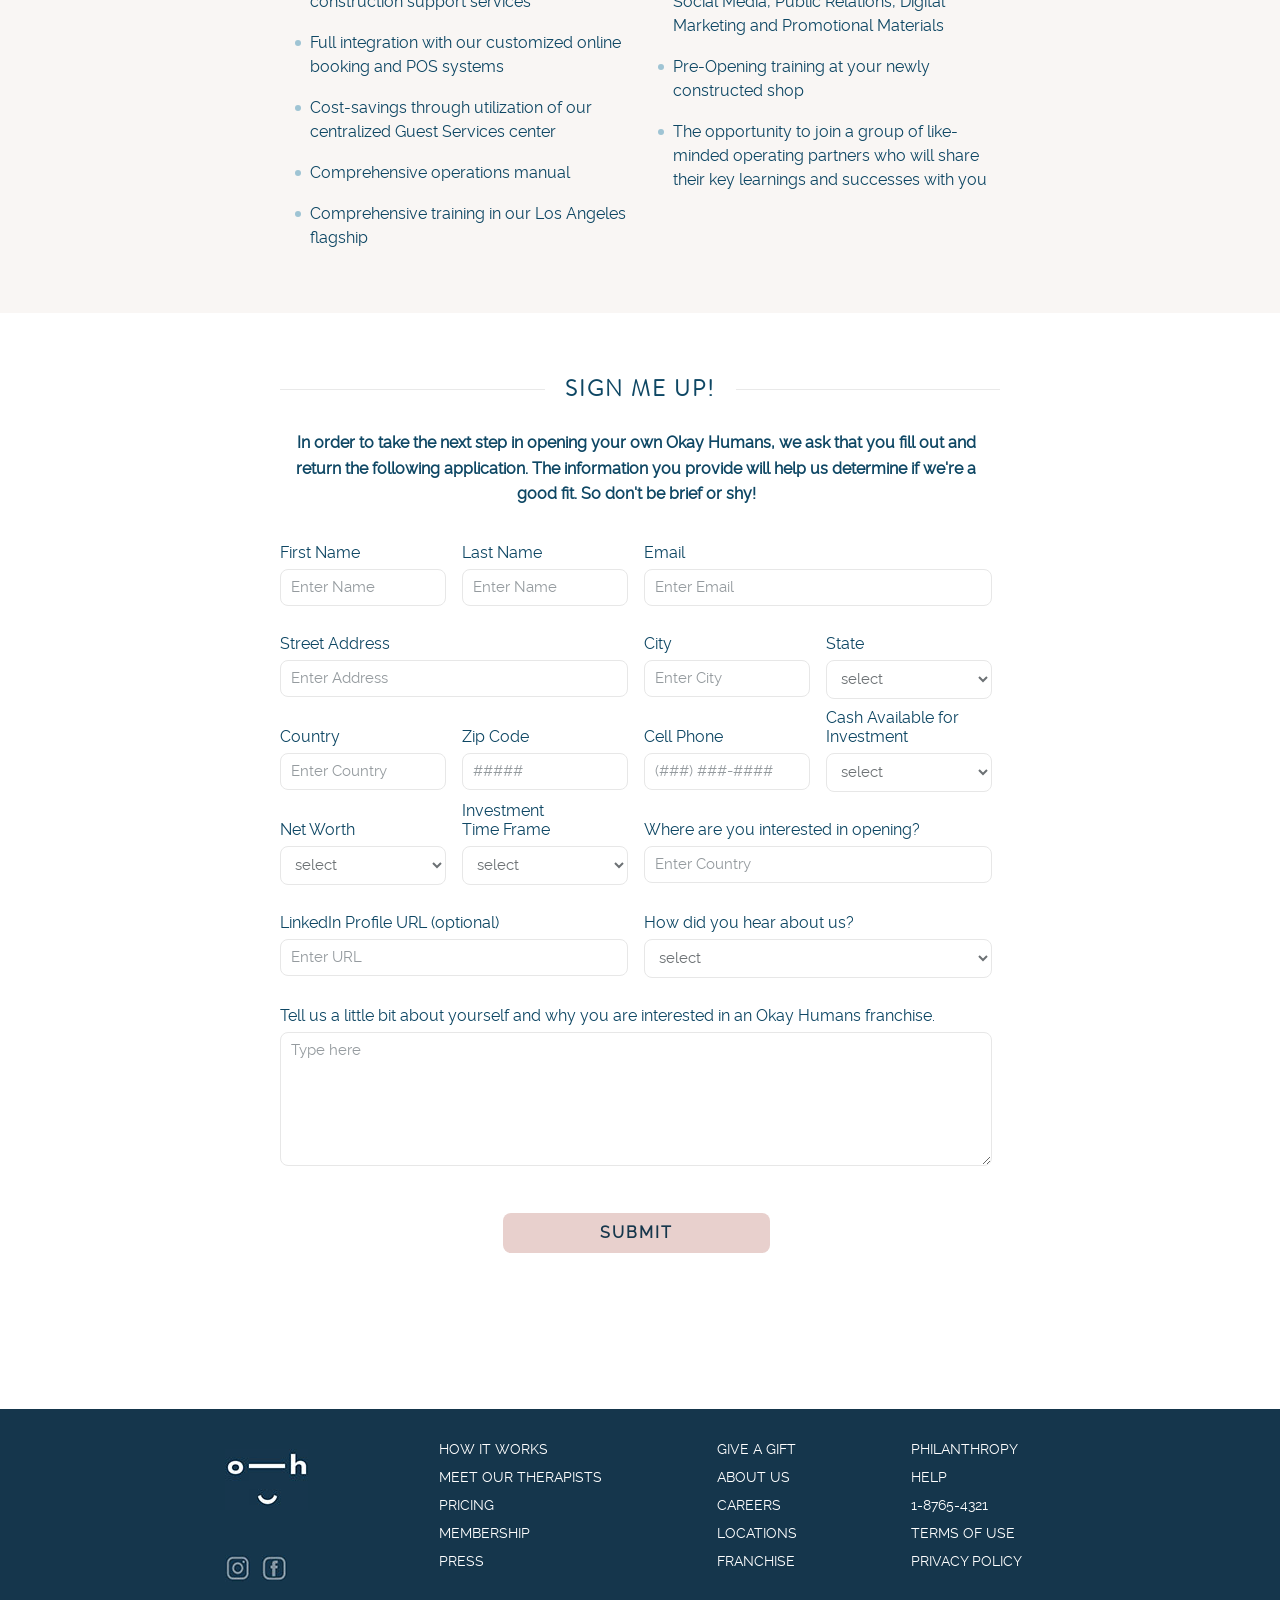
==== commit 15cff1c7: "add all 2x images" ====
--- a/index.html
+++ b/index.html
@@ -25,14 +25,13 @@
                 <button class="mbMenu" id="navigation-button" title="navigation button" aria-expanded="false"
                     aria-controls="navigation-menu"><span></span><span></span><span></span></button>
 
-
-                <nav class="menu" id="navigation-menu" tabindex="0" aria-hidden="true">
-                    <button class="btnClose" aria-label="Close menu"><span>Close</span></button>
+                <nav class="menu" id="navigation-menu" aria-hidden="true">
+                    <button class="btnClose" aria-label="Close menu" tabindex="-1"><span>Close</span></button>
                     <ul>
-                        <li><a href="#">Home</a></li>
-                        <li><a href="#">About Us </a></li>
-                        <li><a href="#">Services</a></li>
-                        <li><a href="#">Contact Us</a></li>
+                        <li><a href="#" aria-label="Home" tabindex="-1">Home</a></li>
+                        <li><a href="#" aria-label="About Us" tabindex="-1">About Us</a></li>
+                        <li><a href="#" aria-label="Services" tabindex="-1">Services</a></li>
+                        <li><a href="#" aria-label="Contact Us" tabindex="-1">Contact Us</a></li>
                     </ul>
                 </nav>
             </div>
@@ -42,10 +41,12 @@
             <!-- Banner Section -->
             <div class="bannerSection">
                 <div class="bannerContent">
-                    <img src="assets/images/banner1.jpg" alt="bring your baggage">
-                </div>
-                <a href="#wantOwnSection" class="bannerIcon scrollButton">
-                    <img src="assets/images/bannerIcon.jpg" alt="">
+                    <img src="assets/images/banner1.jpg"
+                    srcset="assets/images/banner1-large.jpg 2x" width="598" height="242" alt="bring your baggage">
+                </div>
+                <a href="#wantOwnSection" class="bannerIcon scrollButton" aria-label="Page Scroll down Link">
+                    <img src="assets/images/bannerIcon.jpg"
+                    srcset="assets/images/bannerIcon-large.jpg 2x" width="201" height="87" alt="link to Scroll down the page">
                 </a>
             </div>
 
@@ -55,7 +56,8 @@
                     <h2 class="sectionTitle">Want to own an Okay Humans?</h2>
                     <div class="sectionContent">
                         <div class="imgWrapper">
-                            <img src="assets/images/wantsImg.jpg" alt="">
+                            <img src="assets/images/wantsImg.jpg"
+                            srcset="assets/images/wantsImg-large.jpg 2x" width="695" height="317" alt="Want to own an Okay Humans?">
                         </div>
                         <h3 class="line-through"><span>HERE'S WHAT YOU NEED TO KNOW</span></h3>
                         <p>Hi there! We're so pleased you're interested in an Okay Humans franchise. Below you'll find a
@@ -65,7 +67,7 @@
                             here!
                         </p>
 
-                        <a href="#" class="button">
+                        <a href="#" class="button" aria-label="TAKE ME TO THE APPLICATION">
                             TAKE ME TO THE APPLICATION
                         </a>
                     </div>
@@ -89,7 +91,8 @@
                                     leaving their mark on people's lives, and the world, for good.</p>
                             </div>
                             <div class="itemImg">
-                                <img src="assets/images/storyImg1.jpg" alt="">
+                                <img src="assets/images/storyImg1.jpg"
+                                srcset="assets/images/storyImg1-large.jpg 2x" width="296" height="259" alt="Christy Desai, Okay Humans Co-Founder">
                             </div>
                         </div>
                         <div class="storyItem">
@@ -106,7 +109,9 @@
                                     getting to okay.</p>
                             </div>
                             <div class="itemImg">
-                                <img src="assets/images/storyImg2.jpg" alt="">
+                                <img src="assets/images/storyImg2.jpg"
+                                srcset="assets/images/storyImg2-large.jpg 2x" width="295" height="262" alt="mission to help other
+                                people">
                             </div>
                         </div>
 
@@ -125,30 +130,33 @@
                         <div class="itemsContainer">
                             <div class="worksItem">
                                 <div class="imgWrapper">
-                                    <img src="assets/images/therapistImg.jpg" alt="">
-                                </div>
-                                <h4>Finding a <br>therapist is easy.</h4>
+                                    <img src="assets/images/therapistImg.jpg"
+                                    srcset="assets/images/therapistImg-large.jpg 2x" width="128" height="156" alt="Finding a therapist">
+                                </div>
+                                <h3>Finding a <br>therapist is easy.</h3>
                                 <p>Videos and bios make it simple to find the perfect fit, before you book.</p>
                             </div>
                             <div class="worksItem">
                                 <div class="imgWrapper">
-                                    <img src="assets/images/oasisImg.jpg" alt="">
-                                </div>
-                                <h4>It's not an office, <br>it's an oasis.</h4>
+                                    <img src="assets/images/oasisImg.jpg"
+                                    srcset="assets/images/oasisImg-large.jpg 2x" width="202" height="156" alt="it's an oasis">
+                                </div>
+                                <h3>It's not an office, <br>it's an oasis.</h3>
                                 <p>Our beautiful space will help you start to feel okay the minute you walk through the
                                     door.</p>
                             </div>
                             <div class="worksItem">
                                 <div class="imgWrapper">
-                                    <img src="assets/images/snapImg.jpg" alt="">
-                                </div>
-                                <h4>Our app makes <br>booking a snap!</h4>
+                                    <img src="assets/images/snapImg.jpg"
+                                    srcset="assets/images/snapImg-large.jpg 2x" width="128" height="156" alt="booking a snap">
+                                </div>
+                                <h3>Our app makes <br>booking a snap!</h3>
                                 <p>Book, pay, check in, receive notes from your therapist and everything in between!</p>
                             </div>
                         </div>
 
                         <div class="alginCenter">
-                            <a href="#" class="button">
+                            <a href="#" class="button" aria-label="LEARN MORE about HOW IT WORKS">
                                 LEARN MORE
                             </a>
                         </div>
@@ -199,7 +207,8 @@
                     <div class="sectionContent">
                         <div class="twoCols">
                             <div class="imgWrapper">
-                                <img src="assets/images/designImg.jpg" alt="">
+                                <img src="assets/images/designImg.jpg"
+                                srcset="assets/images/designImg-large.jpg 2x" width="254" height="279" alt="">
                             </div>
                             <div class="contentWrapper">
                                 <p>In partnership with the award-winning firm of Heitler Houston Architects, our
@@ -214,7 +223,8 @@
                             </div>
                         </div>
                         <div class="imgMap">
-                            <img src="assets/images/designImg2.jpg" alt="">
+                            <img src="assets/images/designImg2.jpg"
+                            srcset="assets/images/designImg-large.jpg 2x" width="735" height="227" alt="">
                         </div>
                     </div>
                 </div>
@@ -223,7 +233,8 @@
             <section class="sectionWrapper trainingSection OffWhiteBG">
                 <div class="sectionContainer">
                     <div class="trainningImg">
-                        <img src="assets/images/trainningImg.jpg" alt="">
+                        <img src="assets/images/trainningImg.jpg"
+                        srcset="assets/images/trainningImg-large.jpg 2x" width="135" height="114" alt="">
                     </div>
                     <h2 class="sectionTitle line-through line-through"><span>TRAINING & SUPPORT</span></h2>
                     <div class="sectionContent">
@@ -410,42 +421,45 @@
             <div class="container">
                 <div class="footerCol">
                     <div class="logoImgWrapper">
-                        <img src="assets/images/footerLogo.jpg" alt="">
+                        <img src="assets/images/footerLogo.jpg"
+                        srcset="assets/images/footerLogo-large.jpg 2x" width="83" height="61" alt="Footer Logo">
                     </div>
                     <div class="socilLinks">
-                        <a href="">
-                            <img src="assets/images/instaImg.jpg" alt="">
+                        <a href="" aria-label="Instagram Link">
+                            <img src="assets/images/instaImg.jpg"
+                            srcset="assets/images/instaImg-large.jpg 2x" width="26" height="27" alt="Instagram Link">
                         </a>
-                        <a href="">
-                            <img src="assets/images/facebookImg.jpg" alt="">
+                        <a href="" aria-label="Facebook Link">
+                            <img src="assets/images/facebookImg.jpg"
+                            srcset="assets/images/facebookImg-large.jpg 2x" width="26" height="26" alt="Facebook Link">
                         </a>
                     </div>
                 </div>
                 <div class="footerCol">
                     <ul>
-                        <li><a href="">HOW IT WORKS</a></li>
-                        <li><a href="">MEET OUR THERAPISTS </a></li>
-                        <li><a href="">PRICING</a></li>
-                        <li><a href="">MEMBERSHIP</a></li>
-                        <li><a href="">PRESS</a></li>
+                        <li><a href="" aria-label=">HOW IT WORKS">HOW IT WORKS</a></li>
+                        <li><a href="" aria-label=">MEET OUR THERAPISTS ">MEET OUR THERAPISTS </a></li>
+                        <li><a href="" aria-label=">PRICING">PRICING</a></li>
+                        <li><a href="" aria-label=">MEMBERSHIP">MEMBERSHIP</a></li>
+                        <li><a href="" aria-label=">PRESS">PRESS</a></li>
                     </ul>
                 </div>
                 <div class="footerCol">
                     <ul>
-                        <li><a href="">GIVE A GIFT</a></li>
-                        <li><a href="">ABOUT US</a></li>
-                        <li><a href="">CAREERS</a></li>
-                        <li><a href="">LOCATIONS</a></li>
-                        <li><a href="">FRANCHISE</a></li>
+                        <li><a href="" aria-label=">GIVE A GIFT">GIVE A GIFT</a></li>
+                        <li><a href="" aria-label="ABOUT US">ABOUT US</a></li>
+                        <li><a href="" aria-label="CAREERS">CAREERS</a></li>
+                        <li><a href="" aria-label="LOCATIONS">LOCATIONS</a></li>
+                        <li><a href="" aria-label="FRANCHISE">FRANCHISE</a></li>
                     </ul>
                 </div>
                 <div class="footerCol">
                     <ul>
-                        <li><a href="">PHILANTHROPY</a></li>
-                        <li><a href="">HELP</a></li>
-                        <li><a href="">1-8765-4321</a></li>
-                        <li><a href="">TERMS OF USE</a></li>
-                        <li><a href="">PRIVACY POLICY</a></li>
+                        <li><a href="" aria-label="PHILANTHROPY">PHILANTHROPY</a></li>
+                        <li><a href="" aria-label="HELP">HELP</a></li>
+                        <li><a href="" aria-label="1-8765-4321">1-8765-4321</a></li>
+                        <li><a href="" aria-label="TERMS OF USE">TERMS OF USE</a></li>
+                        <li><a href="" aria-label="PRIVACY POLICY">PRIVACY POLICY</a></li>
                     </ul>
                 </div>
             </div>
--- a/assets/css/styles.css
+++ b/assets/css/styles.css
@@ -372,7 +372,7 @@
     margin-bottom: 5rem;
 }
 
-.howItWorksSection h4 {
+.howItWorksSection h3 {
     font-family: 'brandon_grotesqueblack';
     font-size: 26rem;
     line-height: 1.3;
@@ -601,13 +601,15 @@
 }
 
 .footerMain .footerCol li {
-    margin-bottom: 10rem;
-}
-
-.footerMain .footerCol li,
+    margin-bottom: 4rem;
+    color: white;}
+
 .footerMain .footerCol a {
     color: white;
     font-size: 14rem;
+    display: block;
+    line-height: 1;
+    padding: 4px 0 6px;
 }
 
 .footerMain .footerCol a:hover {
@@ -623,8 +625,9 @@
 .socilLinks {
     display: flex;
     gap: 10rem;
-    margin-left: 10px;
-}
+}
+
+.socilLinks a{padding: 8px;}
 
 /* footer end */
 
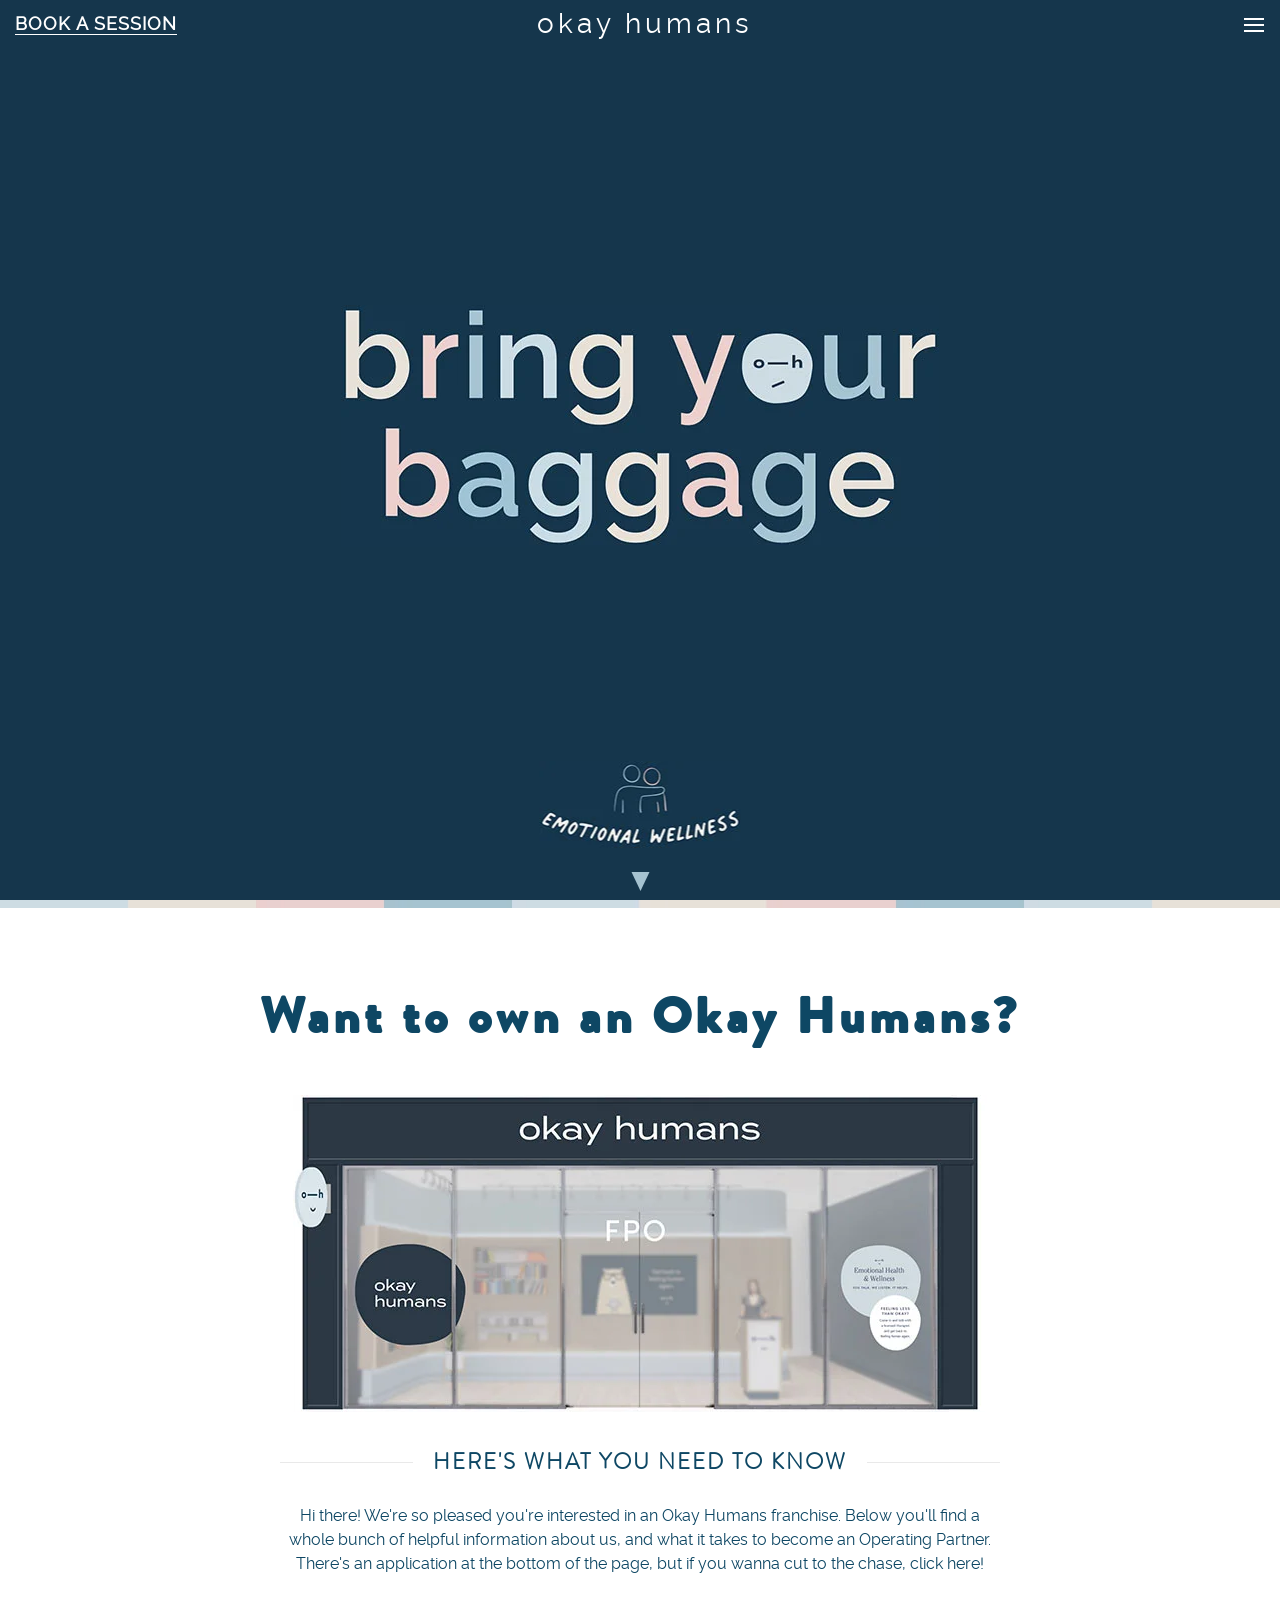
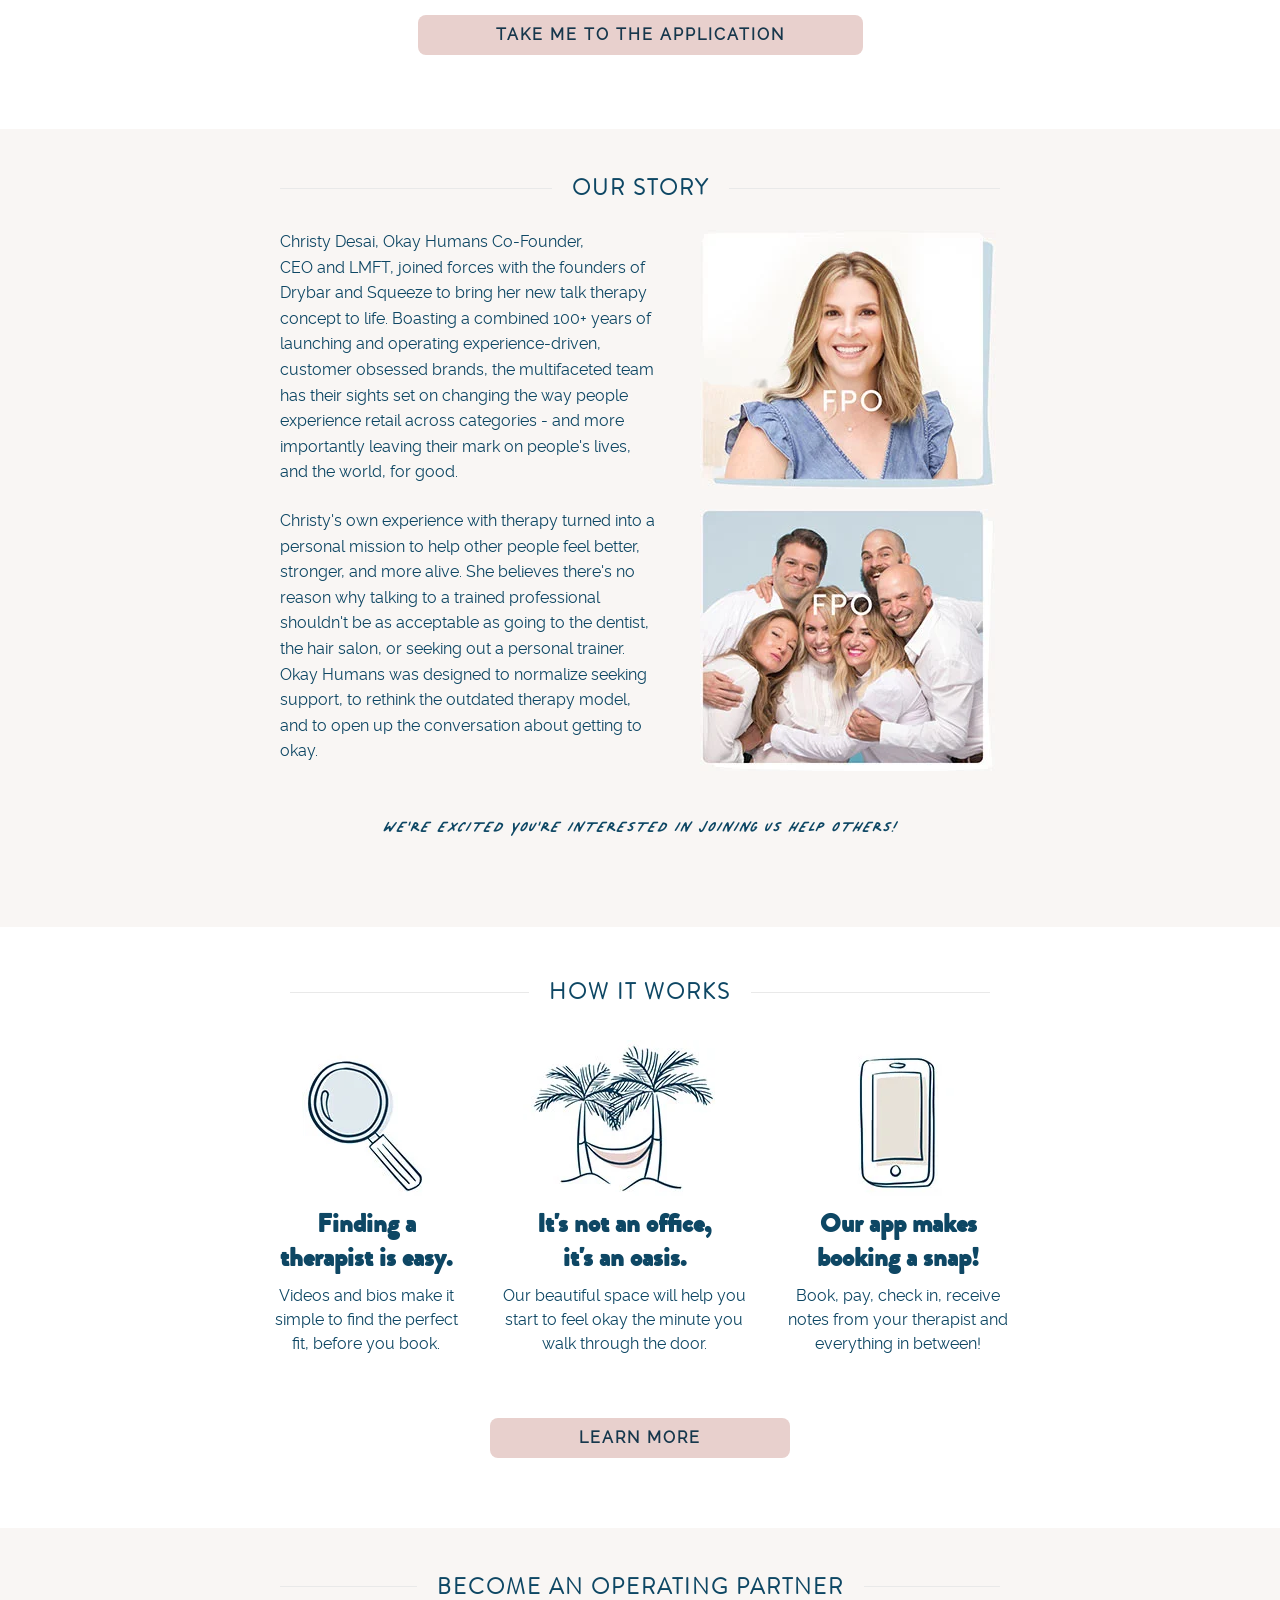
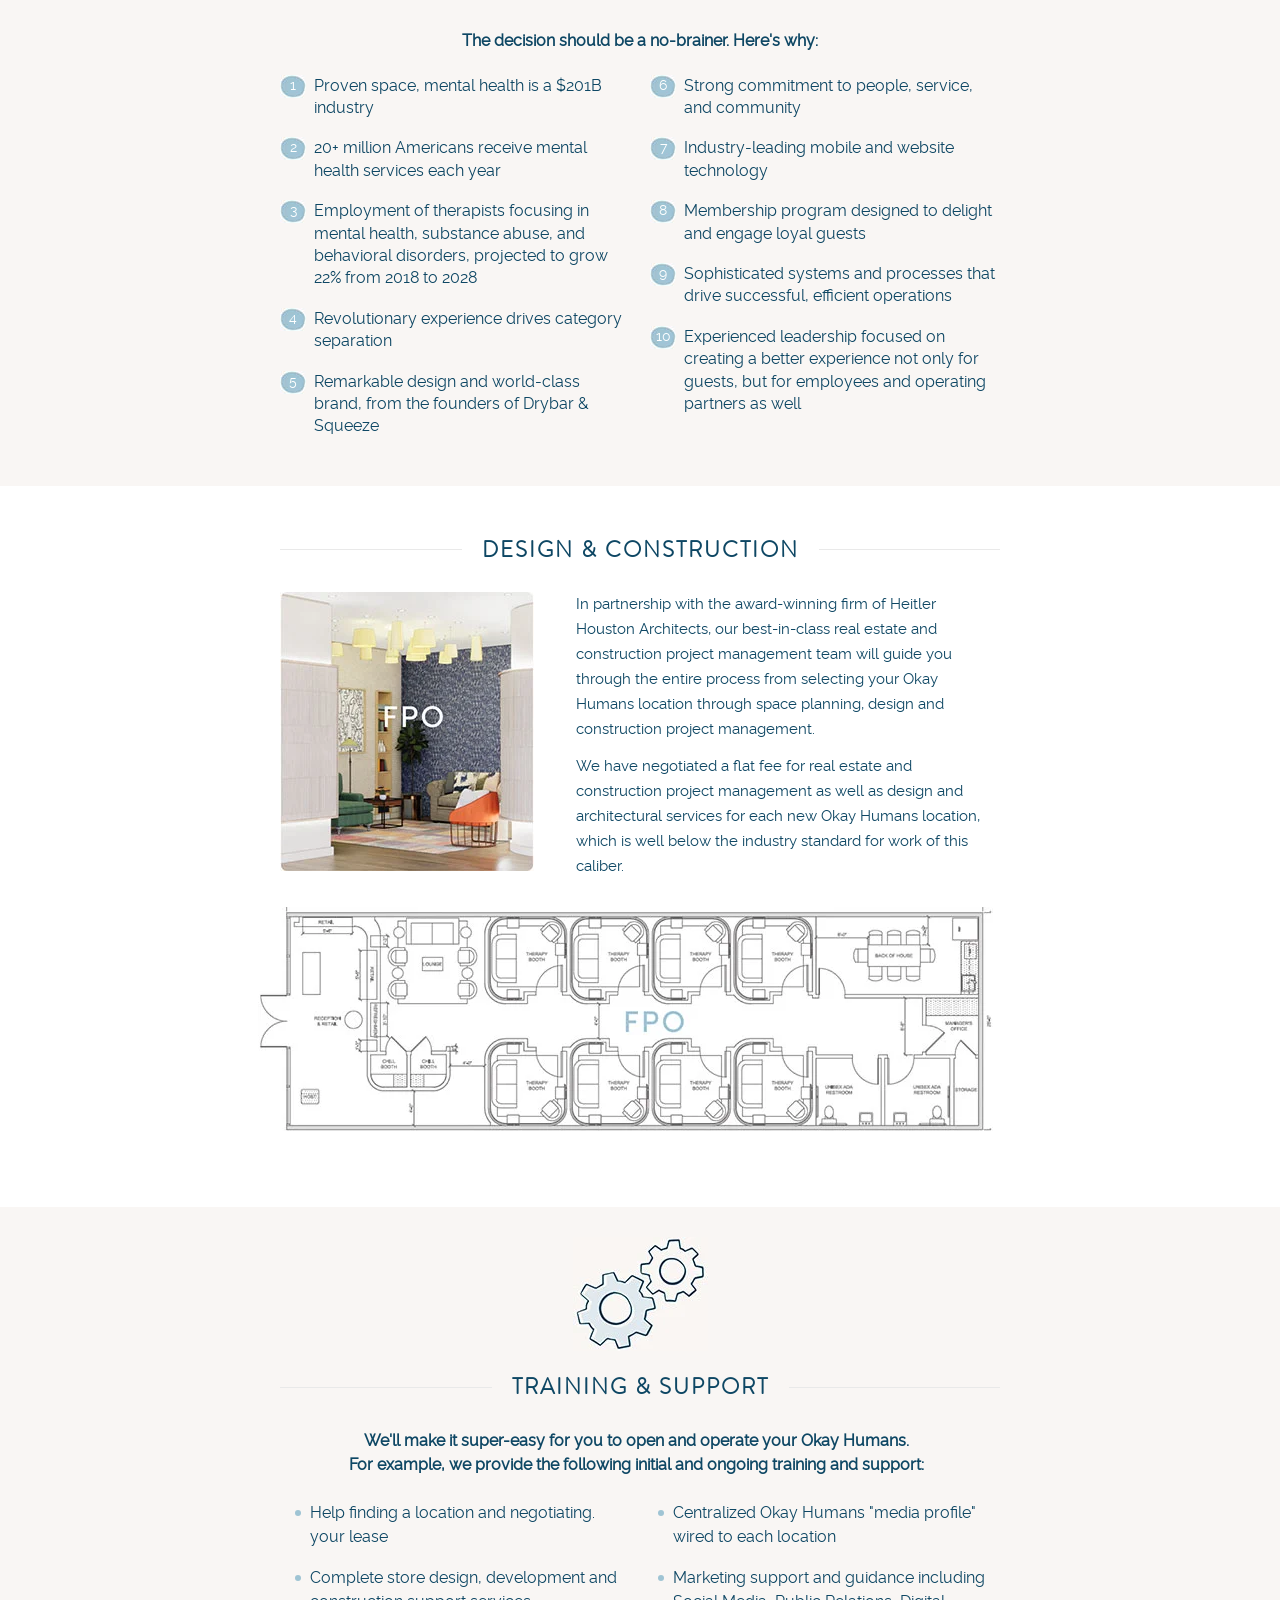
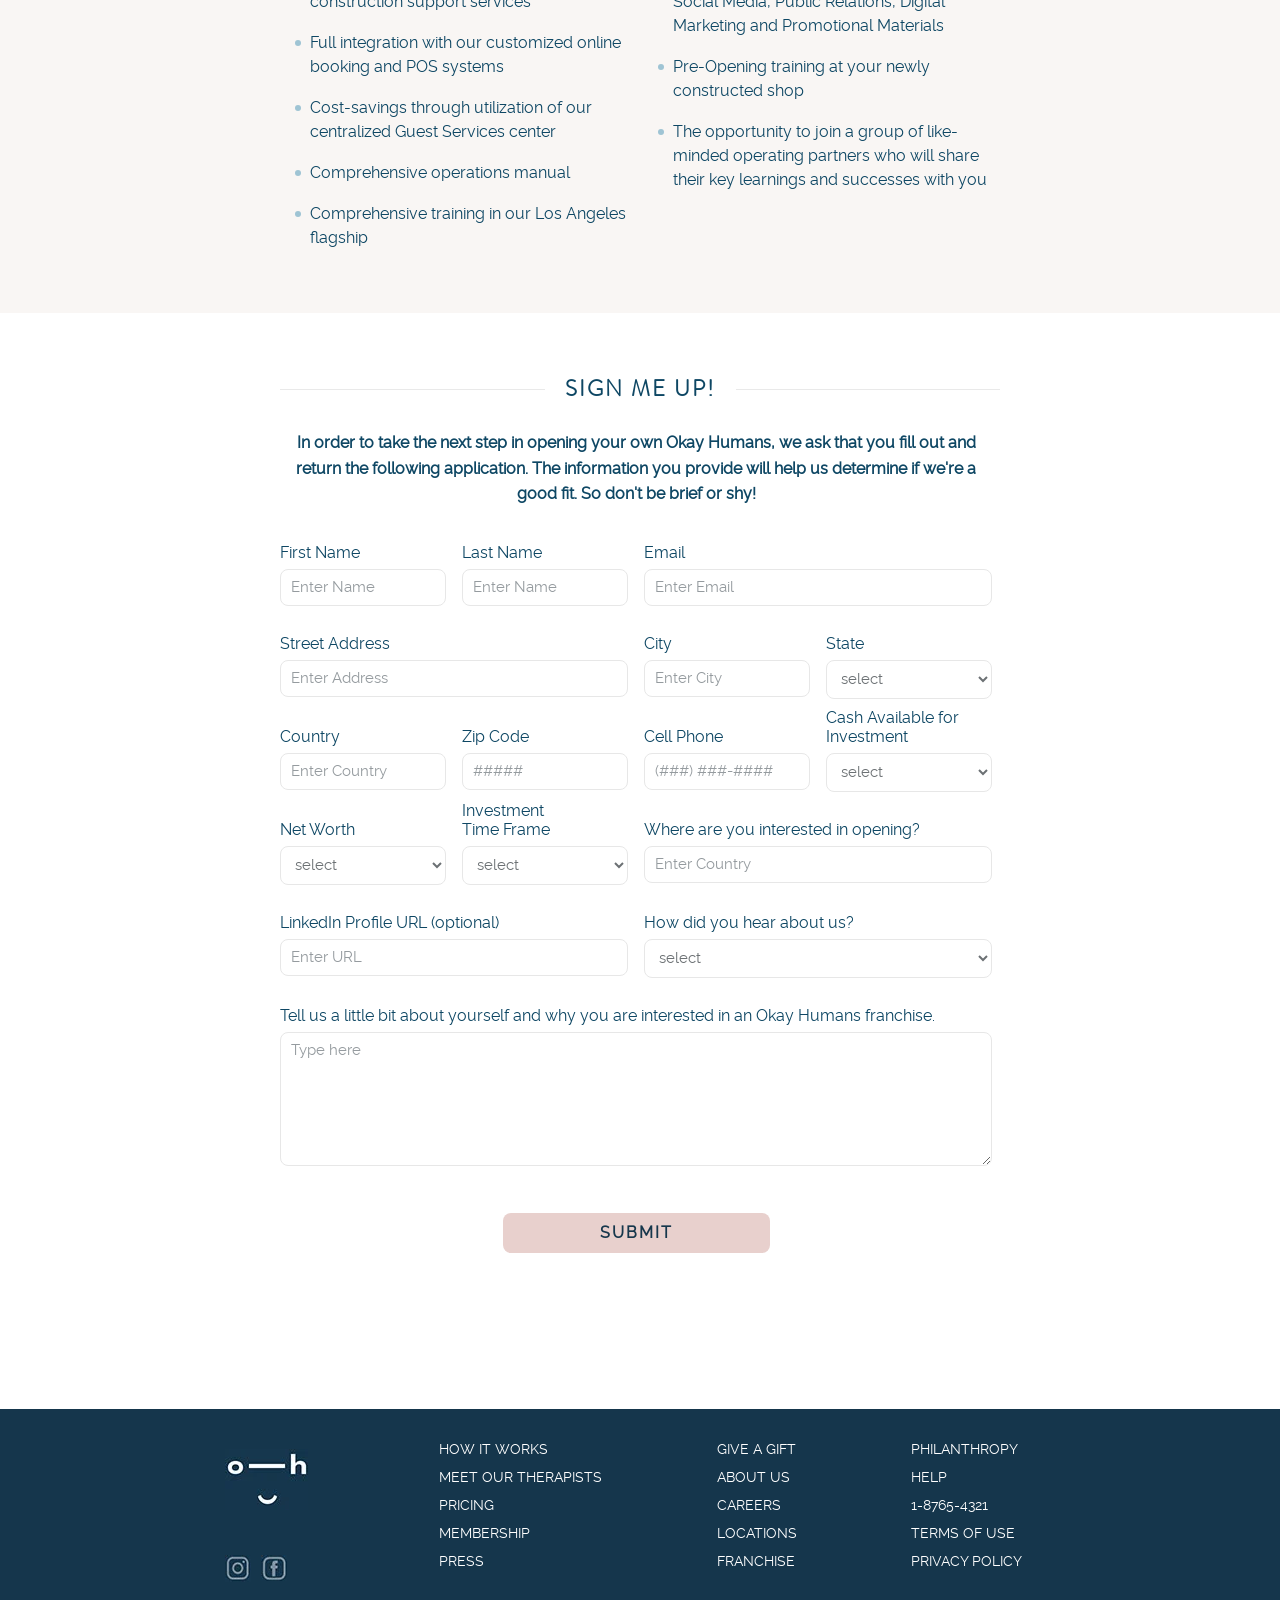
==== commit b8366cd0: "remove jpg image and add webp image" ====
--- a/index.html
+++ b/index.html
@@ -41,12 +41,12 @@
             <!-- Banner Section -->
             <div class="bannerSection">
                 <div class="bannerContent">
-                    <img src="assets/images/banner1.jpg"
-                    srcset="assets/images/banner1-large.jpg 2x" width="598" height="242" alt="bring your baggage">
+                    <img src="assets/images/banner1.webp"
+                    srcset="assets/images/banner1-large.webp 2x" width="598" height="242" alt="bring your baggage">
                 </div>
                 <a href="#wantOwnSection" class="bannerIcon scrollButton" aria-label="Page Scroll down Link">
-                    <img src="assets/images/bannerIcon.jpg"
-                    srcset="assets/images/bannerIcon-large.jpg 2x" width="201" height="87" alt="link to Scroll down the page">
+                    <img src="assets/images/bannerIcon.webp"
+                    srcset="assets/images/bannerIcon-large.webp 2x" width="201" height="87" alt="link to Scroll down the page">
                 </a>
             </div>
 
@@ -56,8 +56,8 @@
                     <h2 class="sectionTitle">Want to own an Okay Humans?</h2>
                     <div class="sectionContent">
                         <div class="imgWrapper">
-                            <img src="assets/images/wantsImg.jpg"
-                            srcset="assets/images/wantsImg-large.jpg 2x" width="695" height="317" alt="Want to own an Okay Humans?">
+                            <img src="assets/images/wantsImg.webp"
+                            srcset="assets/images/wantsImg-large.webp 2x" width="695" height="317" alt="Want to own an Okay Humans?">
                         </div>
                         <h3 class="line-through"><span>HERE'S WHAT YOU NEED TO KNOW</span></h3>
                         <p>Hi there! We're so pleased you're interested in an Okay Humans franchise. Below you'll find a
@@ -91,8 +91,8 @@
                                     leaving their mark on people's lives, and the world, for good.</p>
                             </div>
                             <div class="itemImg">
-                                <img src="assets/images/storyImg1.jpg"
-                                srcset="assets/images/storyImg1-large.jpg 2x" width="296" height="259" alt="Christy Desai, Okay Humans Co-Founder">
+                                <img src="assets/images/storyImg1.webp"
+                                srcset="assets/images/storyImg1-large.webp 2x" width="296" height="259" alt="Christy Desai, Okay Humans Co-Founder">
                             </div>
                         </div>
                         <div class="storyItem">
@@ -109,8 +109,8 @@
                                     getting to okay.</p>
                             </div>
                             <div class="itemImg">
-                                <img src="assets/images/storyImg2.jpg"
-                                srcset="assets/images/storyImg2-large.jpg 2x" width="295" height="262" alt="mission to help other
+                                <img src="assets/images/storyImg2.webp"
+                                srcset="assets/images/storyImg2-large.webp 2x" width="295" height="262" alt="mission to help other
                                 people">
                             </div>
                         </div>
@@ -130,16 +130,16 @@
                         <div class="itemsContainer">
                             <div class="worksItem">
                                 <div class="imgWrapper">
-                                    <img src="assets/images/therapistImg.jpg"
-                                    srcset="assets/images/therapistImg-large.jpg 2x" width="128" height="156" alt="Finding a therapist">
+                                    <img src="assets/images/therapistImg.webp"
+                                    srcset="assets/images/therapistImg-large.webp 2x" width="128" height="156" alt="Finding a therapist">
                                 </div>
                                 <h3>Finding a <br>therapist is easy.</h3>
                                 <p>Videos and bios make it simple to find the perfect fit, before you book.</p>
                             </div>
                             <div class="worksItem">
                                 <div class="imgWrapper">
-                                    <img src="assets/images/oasisImg.jpg"
-                                    srcset="assets/images/oasisImg-large.jpg 2x" width="202" height="156" alt="it's an oasis">
+                                    <img src="assets/images/oasisImg.webp"
+                                    srcset="assets/images/oasisImg-large.webp 2x" width="202" height="156" alt="it's an oasis">
                                 </div>
                                 <h3>It's not an office, <br>it's an oasis.</h3>
                                 <p>Our beautiful space will help you start to feel okay the minute you walk through the
@@ -147,8 +147,8 @@
                             </div>
                             <div class="worksItem">
                                 <div class="imgWrapper">
-                                    <img src="assets/images/snapImg.jpg"
-                                    srcset="assets/images/snapImg-large.jpg 2x" width="128" height="156" alt="booking a snap">
+                                    <img src="assets/images/snapImg.webp"
+                                    srcset="assets/images/snapImg-large.webp 2x" width="128" height="156" alt="booking a snap">
                                 </div>
                                 <h3>Our app makes <br>booking a snap!</h3>
                                 <p>Book, pay, check in, receive notes from your therapist and everything in between!</p>
@@ -207,8 +207,8 @@
                     <div class="sectionContent">
                         <div class="twoCols">
                             <div class="imgWrapper">
-                                <img src="assets/images/designImg.jpg"
-                                srcset="assets/images/designImg-large.jpg 2x" width="254" height="279" alt="">
+                                <img src="assets/images/designImg.webp"
+                                srcset="assets/images/designImg-large.webp 2x" width="254" height="279" alt="">
                             </div>
                             <div class="contentWrapper">
                                 <p>In partnership with the award-winning firm of Heitler Houston Architects, our
@@ -223,8 +223,8 @@
                             </div>
                         </div>
                         <div class="imgMap">
-                            <img src="assets/images/designImg2.jpg"
-                            srcset="assets/images/designImg-large.jpg 2x" width="735" height="227" alt="">
+                            <img src="assets/images/designImg2.webp"
+                            srcset="assets/images/designImg-large.webp 2x" width="735" height="227" alt="">
                         </div>
                     </div>
                 </div>
@@ -233,8 +233,8 @@
             <section class="sectionWrapper trainingSection OffWhiteBG">
                 <div class="sectionContainer">
                     <div class="trainningImg">
-                        <img src="assets/images/trainningImg.jpg"
-                        srcset="assets/images/trainningImg-large.jpg 2x" width="135" height="114" alt="">
+                        <img src="assets/images/trainningImg.webp"
+                        srcset="assets/images/trainningImg-large.webp 2x" width="135" height="114" alt="">
                     </div>
                     <h2 class="sectionTitle line-through line-through"><span>TRAINING & SUPPORT</span></h2>
                     <div class="sectionContent">
@@ -421,17 +421,17 @@
             <div class="container">
                 <div class="footerCol">
                     <div class="logoImgWrapper">
-                        <img src="assets/images/footerLogo.jpg"
-                        srcset="assets/images/footerLogo-large.jpg 2x" width="83" height="61" alt="Footer Logo">
+                        <img src="assets/images/footerLogo.webp"
+                        srcset="assets/images/footerLogo-large.webp 2x" width="83" height="61" alt="Footer Logo">
                     </div>
                     <div class="socilLinks">
                         <a href="" aria-label="Instagram Link">
-                            <img src="assets/images/instaImg.jpg"
-                            srcset="assets/images/instaImg-large.jpg 2x" width="26" height="27" alt="Instagram Link">
+                            <img src="assets/images/instaImg.webp"
+                            srcset="assets/images/instaImg-large.webp 2x" width="26" height="27" alt="Instagram Link">
                         </a>
                         <a href="" aria-label="Facebook Link">
-                            <img src="assets/images/facebookImg.jpg"
-                            srcset="assets/images/facebookImg-large.jpg 2x" width="26" height="26" alt="Facebook Link">
+                            <img src="assets/images/facebookImg.webp"
+                            srcset="assets/images/facebookImg-large.webp 2x" width="26" height="26" alt="Facebook Link">
                         </a>
                     </div>
                 </div>
--- a/assets/css/styles.css
+++ b/assets/css/styles.css
@@ -238,7 +238,7 @@
     width: 100%;
     left: 0;
     bottom: -8rem;
-    background: url(../images/banner-bottomline.jpg) left top repeat-y;
+    background: url(../images/banner-bottomline.webp) left top repeat-y;
     background-size: 100%;
 }
 
@@ -411,7 +411,7 @@
     width: 26px;
     height: 23px;
     line-height: 23px;
-    background: url(../images/listStyle.jpg) no-repeat;
+    background: url(../images/listStyle.webp) no-repeat;
     display: flex;
     align-items: center;
     justify-content: center;
